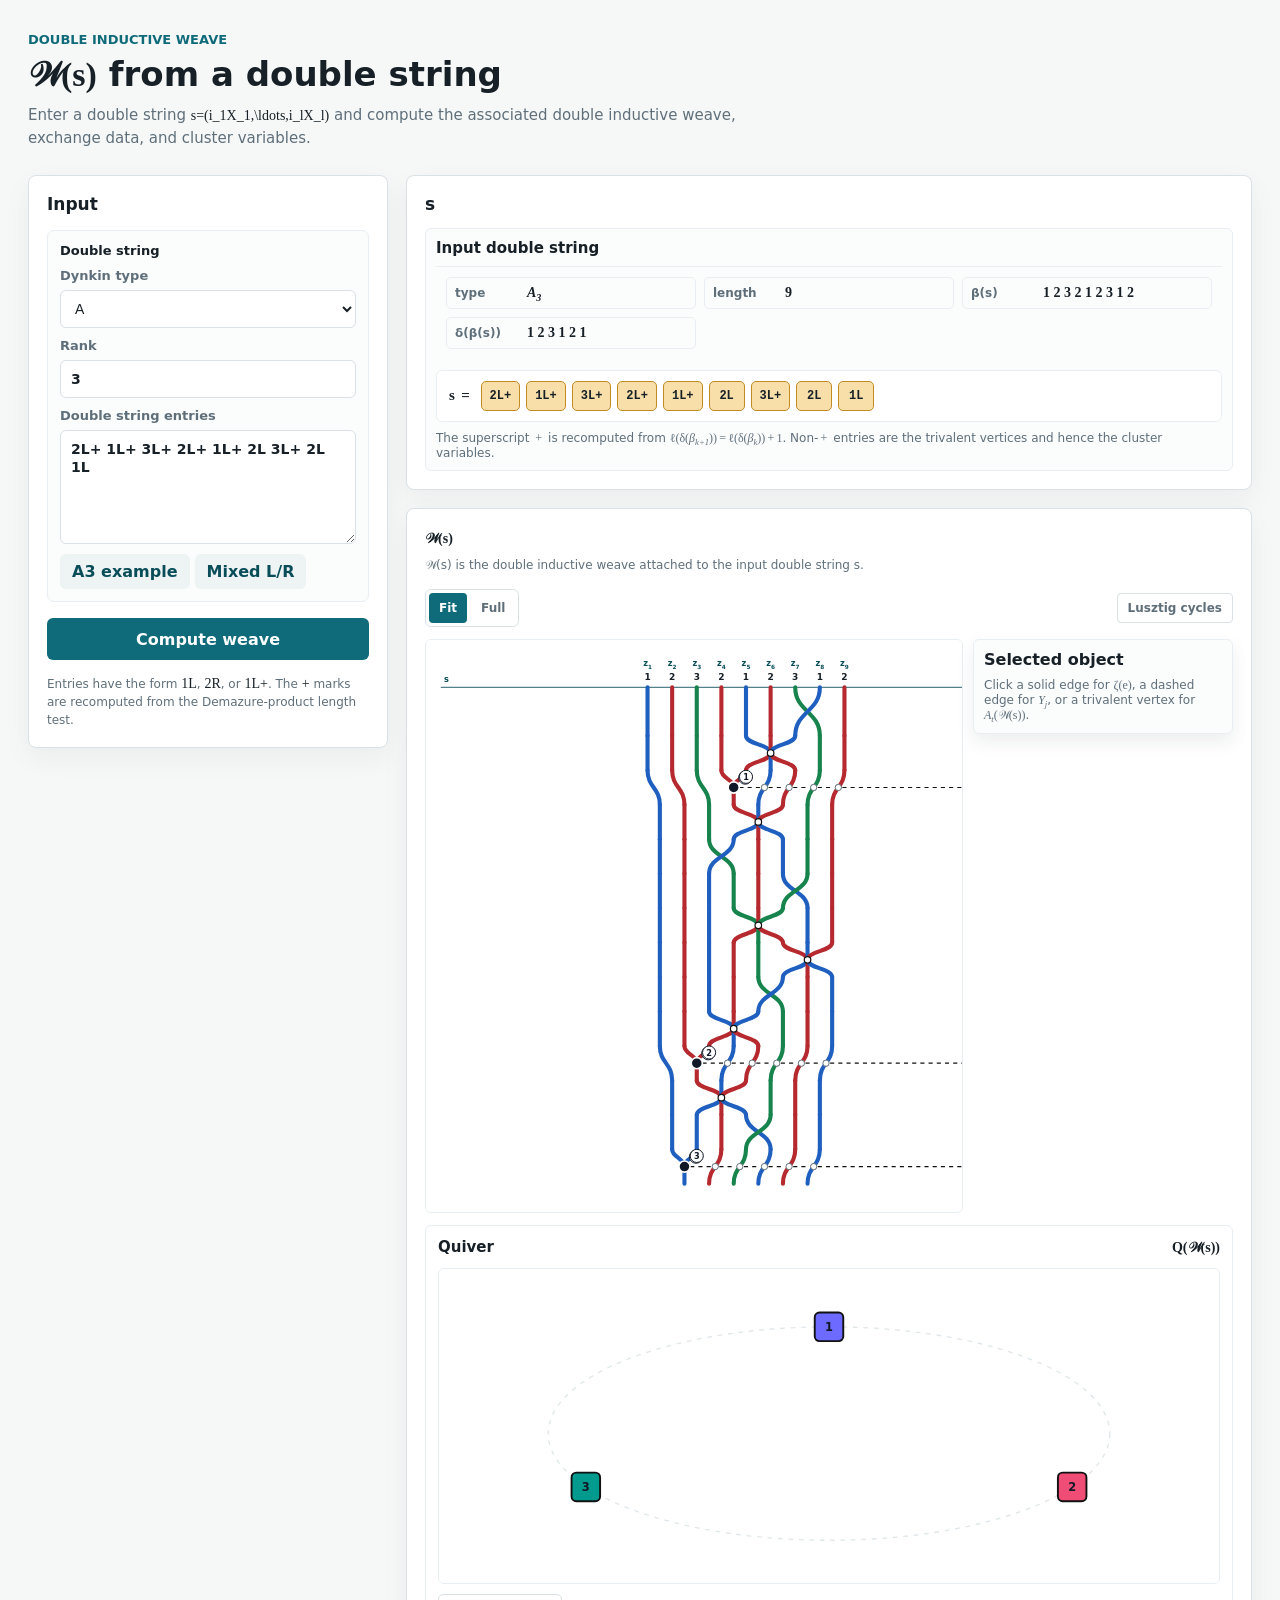
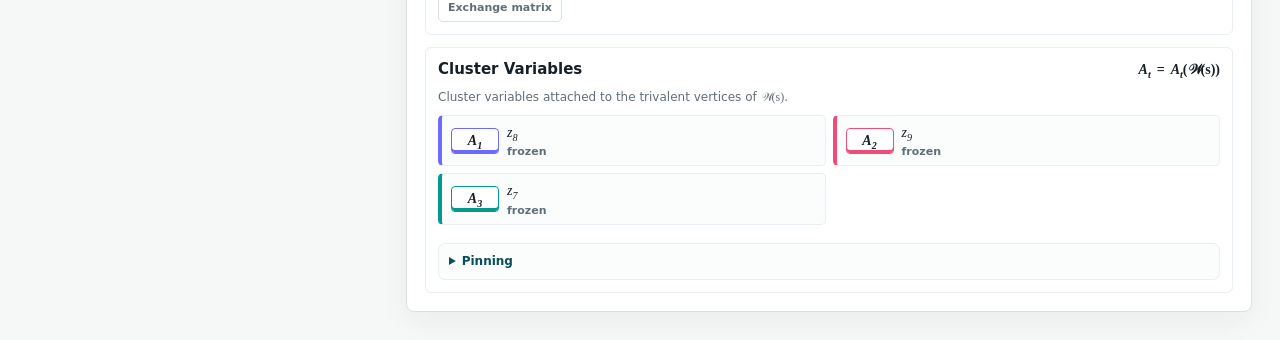
==== index.html @ b57d1660 "Add double string weave visualizer" ====
<!doctype html>
<html lang="en">
  <head>
    <meta charset="utf-8">
    <meta name="viewport" content="width=device-width, initial-scale=1">
    <title>Double String Weave</title>
    <link rel="stylesheet" href="./style.css?v=20260708-double-string-zfull">
  </head>
  <body>
    <main class="app-shell">
      <header class="page-header">
        <div>
          <p class="eyebrow">double inductive weave</p>
          <h1><span class="formula header-formula">𝒲(s)</span> from a double string</h1>
          <p class="subtitle">
            Enter a double string <span class="formula">s=(i_1X_1,\ldots,i_lX_l)</span> and compute the associated double inductive weave, exchange data, and cluster variables.
          </p>
        </div>
      </header>

      <section class="workspace">
        <form id="input-form" class="input-panel">
          <div class="panel-header">
            <h2>Input</h2>
          </div>

          <section class="input-subpanel manual-input-panel">
            <div class="input-subpanel-header">
              <h3>Double string</h3>
            </div>

            <label class="field">
              <span>Dynkin type</span>
              <select id="family-input" name="family">
                <option value="A">A</option>
                <option value="B">B</option>
                <option value="C">C</option>
                <option value="D">D</option>
              </select>
            </label>

            <label class="field">
              <span>Rank</span>
              <input id="rank-input" name="rank" type="number" min="1" step="1" inputmode="numeric">
            </label>

            <label class="field">
              <span>Double string entries</span>
              <textarea id="double-string-input" name="doubleString" rows="5" spellcheck="false"></textarea>
            </label>

            <div class="chain-box-move-actions">
              <button type="button" id="example-a-button" class="secondary-button">A3 example</button>
              <button type="button" id="example-mixed-button" class="secondary-button">Mixed L/R</button>
            </div>
          </section>

          <button type="submit" class="primary-button">Compute weave</button>
          <p class="input-note">
            Entries have the form <span class="formula">1L</span>, <span class="formula">2R</span>, or <span class="formula">1L+</span>.
            The <span class="formula">+</span> marks are recomputed from the Demazure-product length test.
          </p>
          <div id="error-box" class="error-box" hidden></div>
        </form>

        <section id="output" class="output-panel" aria-live="polite"></section>
      </section>
    </main>

    <script type="module" src="./src/double-string-weave.mjs?v=20260708-double-string-zfull"></script>
  </body>
</html>
---- style.css ----
:root {
  color-scheme: light;
  --ink: #172026;
  --muted: #5f6f7a;
  --line: #d9e1e5;
  --soft-line: #e8eef1;
  --panel: #ffffff;
  --page: #f6f8f7;
  --accent: #0f6b7a;
  --accent-strong: #094d59;
  --accent-soft: #d8eef1;
  --ibox: #f6c05f;
  --ibox-line: #c6871c;
  --effective: #0f6b7a;
  --prefix: #d9e7ff;
  --chain: #f9e4b7;
  --lr-l-bg: #f8dfaa;
  --lr-l-line: #c28a23;
  --lr-r-bg: #dceee9;
  --lr-r-line: #74a99d;
  font-family: Inter, ui-sans-serif, system-ui, -apple-system, BlinkMacSystemFont, "Segoe UI", sans-serif;
}

#lr-choice-row .secondary-button.active {
  background: var(--accent);
  border-color: var(--accent);
  color: #fff;
}

* {
  box-sizing: border-box;
}

body {
  margin: 0;
  background: var(--page);
  color: var(--ink);
}

button,
input,
textarea {
  font: inherit;
}

.app-shell {
  width: min(1440px, 100%);
  margin: 0 auto;
  padding: 28px;
}

.page-header {
  display: flex;
  justify-content: space-between;
  align-items: end;
  gap: 24px;
  padding: 4px 0 24px;
}

.page-header > div {
  min-width: 0;
  max-width: 100%;
}

.eyebrow {
  margin: 0 0 8px;
  color: var(--accent);
  font-size: 13px;
  font-weight: 700;
  text-transform: uppercase;
}

h1,
h2 {
  margin: 0;
  font-weight: 750;
  letter-spacing: 0;
}

h1 {
  font-size: 34px;
  line-height: 1.15;
}

h2 {
  font-size: 17px;
}

.subtitle {
  max-width: 760px;
  margin: 10px 0 0;
  color: var(--muted);
  font-size: 15px;
  line-height: 1.55;
}

.page-links {
  display: flex;
  flex-wrap: wrap;
  gap: 10px;
  margin-top: 8px;
}

.page-link {
  display: inline-flex;
  align-items: center;
  color: var(--accent-strong);
  font-size: 12px;
  font-weight: 750;
  text-decoration: none;
}

.page-link::before {
  content: "View ";
  color: var(--muted);
  font-weight: 650;
  margin-right: 3px;
}

.page-link:hover {
  color: var(--accent);
  text-decoration: underline;
  text-underline-offset: 3px;
}

.workspace {
  display: grid;
  grid-template-columns: minmax(280px, 360px) minmax(0, 1fr);
  gap: 18px;
  align-items: start;
}

.input-panel,
.card {
  min-width: 0;
  border: 1px solid var(--line);
  border-radius: 8px;
  background: var(--panel);
  box-shadow: 0 10px 28px rgba(23, 32, 38, 0.05);
}

.input-panel {
  position: sticky;
  top: 18px;
  display: grid;
  gap: 16px;
  padding: 18px;
}

.panel-header {
  display: flex;
  flex-wrap: wrap;
  align-items: center;
  justify-content: space-between;
  gap: 12px;
}

.button-row {
  display: flex;
  flex-wrap: wrap;
  gap: 7px;
}

.input-subpanel {
  display: grid;
  gap: 10px;
  border: 1px solid var(--soft-line);
  border-radius: 7px;
  background: #fbfcfc;
  padding: 12px;
}

.random-input-panel {
  border-color: color-mix(in srgb, var(--accent) 24%, var(--soft-line));
  background: #f4fbfc;
}

.input-subpanel-header {
  display: flex;
  align-items: baseline;
  justify-content: space-between;
  gap: 8px;
}

.input-subpanel-header h3 {
  margin: 0;
  color: var(--ink);
  font-size: 13px;
  font-weight: 850;
}

.random-input-grid {
  display: grid;
  grid-template-columns: minmax(0, 1fr) minmax(74px, 0.7fr);
  gap: 9px;
}

.dynkin-card {
  display: grid;
  grid-template-columns: 108px minmax(0, 1fr);
  align-items: center;
  gap: 10px;
  border: 1px solid var(--soft-line);
  border-radius: 7px;
  background: rgba(255, 255, 255, 0.68);
  padding: 10px;
}

.dynkin-card p {
  margin: 0;
  color: var(--muted);
  font-size: 12px;
  line-height: 1.35;
}

.pinning-details {
  border: 1px solid var(--soft-line);
  border-radius: 7px;
  background: rgba(255, 255, 255, 0.68);
  color: var(--muted);
  font-size: 12px;
  line-height: 1.45;
}

.pinning-details summary {
  cursor: pointer;
  color: var(--accent-strong);
  font-weight: 800;
  padding: 9px 10px;
}

.pinning-details p {
  margin: 0;
  padding: 0 10px 9px;
}

.pinning-intro {
  color: var(--ink);
}

.variable-pinning-details {
  margin-top: 8px;
  background: #fbfcfc;
}

.pinning-basis {
  display: flex;
  flex-wrap: wrap;
  gap: 6px;
  padding: 0 10px 10px;
}

.pinning-basis .formula,
.pinning-chip {
  border: 1px solid var(--soft-line);
  border-radius: 999px;
  background: #fff;
  color: var(--ink);
  padding: 4px 8px;
  font-size: 12px;
}

.pinning-interactive {
  display: grid;
  grid-template-columns: minmax(128px, 0.75fr) minmax(0, 1.25fr);
  gap: 10px;
  padding: 0 10px 10px;
}

.pinning-diagram-slot,
.pinning-info-slot {
  min-width: 0;
}

.pinning-dynkin-svg {
  display: block;
  width: 100%;
  max-width: 260px;
  height: auto;
  overflow: visible;
}

.pinning-dynkin-edge {
  stroke: #69787a;
  stroke-width: 2;
  stroke-linecap: round;
}

.pinning-dynkin-node {
  cursor: pointer;
  outline: none;
}

.pinning-dynkin-node circle {
  fill: #fff;
  stroke: var(--accent-strong);
  stroke-width: 1.6;
}

.pinning-dynkin-node text {
  fill: var(--accent-strong);
  font-size: 12px;
  font-weight: 850;
  text-anchor: middle;
  pointer-events: none;
}

.pinning-dynkin-node:hover circle,
.pinning-dynkin-node:focus circle,
.pinning-dynkin-node.active circle {
  fill: var(--accent);
  stroke: var(--accent);
}

.pinning-dynkin-node:hover text,
.pinning-dynkin-node:focus text,
.pinning-dynkin-node.active text {
  fill: #fff;
}

.pinning-node-info {
  display: grid;
  gap: 8px;
  align-content: start;
}

.pinning-node-header {
  display: flex;
  flex-wrap: wrap;
  align-items: center;
  gap: 6px;
}

.pinning-node-title {
  color: var(--ink);
  font-size: 13px;
  font-weight: 850;
}

.pinning-domain-row {
  display: flex;
  flex-wrap: wrap;
  align-items: center;
  gap: 7px;
}

.pinning-domain-label {
  color: var(--muted);
  font-size: 12px;
  font-weight: 800;
}

.pinning-block-label {
  color: var(--muted);
  font-size: 11px;
  font-weight: 800;
}

.pinning-phi-block {
  display: grid;
  gap: 8px;
  border: 1px solid var(--soft-line);
  border-radius: 7px;
  background: #fff;
  padding: 8px;
}

.pinning-phi-grid {
  display: grid;
  grid-template-columns: repeat(2, minmax(0, 1fr));
  gap: 8px;
}

.pinning-phi-plane {
  display: grid;
  gap: 5px;
  min-width: 0;
}

.pinning-fixed-note {
  padding: 0;
}

.pinning-plane-matrix {
  display: grid;
  gap: 3px;
}

.pinning-plane-label {
  color: var(--muted);
  font-size: 10px;
  font-weight: 800;
}

.pinning-matrix {
  border-collapse: collapse;
  justify-self: start;
  font-size: 13px;
}

.pinning-matrix td {
  min-width: 22px;
  padding: 2px 5px;
  text-align: center;
}

.pinning-derived {
  border-top: 1px solid var(--soft-line);
  padding-top: 6px;
}

.pinning-details .pinning-derived summary {
  padding: 0;
  color: var(--muted);
  font-size: 11px;
  font-weight: 800;
}

.pinning-derived .pinning-formula-line {
  margin-top: 5px;
}

@media (max-width: 760px) {
  .pinning-interactive {
    grid-template-columns: minmax(0, 1fr);
  }

  .pinning-phi-grid {
    grid-template-columns: minmax(0, 1fr);
  }
}

.dynkin-diagram {
  position: relative;
  width: 94px;
  height: 76px;
}

.dynkin-node {
  position: absolute;
  z-index: 2;
  display: grid;
  place-items: center;
  width: 24px;
  height: 24px;
  border: 1.5px solid var(--accent-strong);
  border-radius: 50%;
  background: #fff;
  color: var(--accent-strong);
  font-size: 12px;
  font-weight: 800;
}

.dynkin-edge {
  position: absolute;
  z-index: 1;
  height: 2px;
  background: var(--accent-strong);
  transform-origin: left center;
}

.d4-diagram .node-1 {
  left: 4px;
  top: 38px;
}

.d4-diagram .node-2 {
  left: 38px;
  top: 38px;
}

.d4-diagram .node-3 {
  left: 72px;
  top: 4px;
}

.d4-diagram .node-4 {
  left: 72px;
  top: 38px;
}

.d4-diagram .edge-12 {
  left: 28px;
  top: 50px;
  width: 12px;
}

.d4-diagram .edge-23 {
  left: 58px;
  top: 43px;
  width: 38px;
  transform: rotate(-45deg);
}

.d4-diagram .edge-24 {
  left: 62px;
  top: 50px;
  width: 12px;
}

.field {
  display: grid;
  gap: 7px;
  color: var(--muted);
  font-size: 13px;
  font-weight: 650;
}

.field input,
.field select,
.field textarea {
  min-width: 0;
  width: 100%;
  border: 1px solid var(--line);
  border-radius: 6px;
  background: #fff;
  color: var(--ink);
  font-size: 14px;
  line-height: 1.35;
  outline: none;
}

.field input,
.field select {
  height: 38px;
  padding: 8px 10px;
}

.field textarea {
  resize: vertical;
  min-height: 48px;
  padding: 9px 10px;
}

.field input:focus,
.field select:focus,
.field textarea:focus {
  border-color: var(--accent);
  box-shadow: 0 0 0 3px rgba(15, 107, 122, 0.14);
}

.primary-button,
.secondary-button {
  min-width: 0;
  border: 1px solid transparent;
  border-radius: 6px;
  cursor: pointer;
  font-weight: 700;
}

.primary-button {
  min-height: 42px;
  padding: 10px 13px;
  background: var(--accent);
  color: white;
}

.primary-button:hover {
  background: var(--accent-strong);
}

.secondary-button {
  min-height: 34px;
  padding: 7px 11px;
  background: #eef3f4;
  color: var(--accent-strong);
}

.secondary-button:hover {
  border-color: var(--accent);
}

.random-button {
  width: 100%;
}

.guided-construction-link {
  display: inline-flex;
  align-items: center;
  justify-content: center;
  gap: 8px;
  min-height: 34px;
  border: 1px solid color-mix(in srgb, var(--accent) 34%, var(--soft-line));
  border-radius: 6px;
  background: color-mix(in srgb, var(--accent-soft) 42%, #ffffff);
  color: var(--accent-strong);
  font-size: 12px;
  font-weight: 800;
  text-decoration: none;
}

.guided-construction-link::before {
  content: "▶";
  color: var(--accent);
  font-size: 10px;
  line-height: 1;
}

.guided-construction-link:hover {
  border-color: var(--accent);
  color: var(--accent);
  background: #ffffff;
}

.input-note {
  margin: -2px 0 0;
  color: var(--muted);
  font-size: 12px;
  line-height: 1.45;
}

.error-box {
  border: 1px solid #e2a9a9;
  border-radius: 6px;
  background: #fff1f1;
  color: #8b2727;
  padding: 10px 12px;
  font-size: 13px;
  line-height: 1.4;
}

.debug-box {
  display: grid;
  grid-template-columns: repeat(auto-fit, minmax(126px, 1fr));
  gap: 8px;
  color: var(--muted);
  font-size: 13px;
  line-height: 1.45;
}

.status-item {
  display: grid;
  gap: 2px;
  border: 1px solid var(--soft-line);
  border-radius: 7px;
  background: #fbfcfc;
  padding: 9px 10px;
}

.status-item span {
  color: var(--muted);
  font-size: 11px;
  font-weight: 750;
  text-transform: uppercase;
}

.status-item strong {
  color: var(--ink);
  font-size: 15px;
  font-weight: 850;
}

.output-panel {
  display: grid;
  gap: 18px;
  min-width: 0;
}

.trace-view {
  display: grid;
  gap: 18px;
  min-width: 0;
}

.construction-stepper {
  position: sticky;
  top: 18px;
  z-index: 5;
  display: grid;
  grid-template-columns: minmax(0, 1fr) auto;
  align-items: stretch;
  width: 100%;
  max-width: 100%;
  gap: 4px;
  border: 1px solid var(--line);
  border-radius: 7px;
  background: #fff;
  padding: 4px;
  box-shadow: 0 8px 22px rgba(23, 32, 38, 0.06);
}

.step-sequence,
.step-view-tools {
  display: flex;
  min-width: 0;
  gap: 4px;
}

.step-sequence {
  grid-column: 1;
  grid-row: 1;
  align-items: stretch;
}

.step-view-tools {
  grid-column: 2;
  grid-row: 1;
  align-items: stretch;
  justify-content: flex-end;
  border-left: 1px solid var(--soft-line);
  padding-left: 4px;
}

.step-button {
  flex: 1 1 76px;
  min-height: 32px;
  border: 0;
  border-radius: 5px;
  background: transparent;
  color: var(--muted);
  padding: 6px 10px;
  cursor: pointer;
  font-size: 13px;
  font-weight: 750;
}

.compare-step-button {
  flex: 0 0 auto;
  min-width: 104px;
  border: 1px solid rgba(15, 107, 122, 0.35);
  background: #edf7f8;
  color: var(--accent-strong);
  box-shadow: inset 0 -2px 0 rgba(15, 107, 122, 0.12);
}

.compare-step-button:hover,
.compare-step-button:focus {
  border-color: var(--accent);
  background: #e0f1f3;
  box-shadow: 0 0 0 2px rgba(15, 107, 122, 0.13);
  outline: none;
}

.compare-step-button.active {
  border-color: var(--accent);
  background: var(--accent);
  color: #fff;
  box-shadow: none;
}

.step-arrow {
  display: grid;
  place-items: center;
  color: var(--muted);
  font-size: 13px;
  font-weight: 800;
  padding: 0 2px;
}

.step-button.active {
  background: var(--accent);
  color: #fff;
}

.step-button .math,
.step-button .formula {
  color: inherit;
  font-size: inherit;
}

.step-button.active .math,
.step-button.active .formula {
  color: #fff;
}

.notation-underline {
  text-decoration: underline;
  text-underline-offset: 2px;
}

.step-active-whole .step-section:not(.step-whole),
.step-active-chain .step-section:not(.step-chain),
.step-active-string .step-section:not(.step-string),
.step-active-compare .step-section:not(.step-chain):not(.step-whole) {
  display: none;
}

.trace-view.step-active-compare {
  grid-template-columns: minmax(420px, 1fr) minmax(420px, 1fr);
  align-items: start;
}

.step-active-compare .construction-stepper {
  grid-column: 1 / -1;
}

.step-active-compare .step-chain {
  grid-column: 1;
  grid-row: 2;
}

.step-active-compare .step-whole {
  grid-column: 2;
  grid-row: 2;
}

.step-active-compare .card {
  padding: 14px;
}

.step-active-compare .step-chain,
.step-active-compare .step-whole {
  min-width: 0;
}

.step-active-compare .chain-visual-block,
.step-active-compare .weave-block {
  display: grid;
  grid-template-rows: 620px 430px minmax(360px, auto);
  gap: 12px;
  align-items: stretch;
}

.step-active-compare .admissible-chain-panel,
.step-active-compare .weave-stage-panel {
  height: 620px;
  min-height: 0;
  max-height: none;
  overflow: auto;
}

.step-active-compare .weave-stage-panel {
  display: grid;
  align-content: start;
  gap: 10px;
  border: 1px solid var(--soft-line);
  border-radius: 6px;
  background: #fff;
  padding: 12px;
}

.step-active-compare .edge-label-viewer {
  grid-template-columns: minmax(0, 1fr);
}

.step-active-compare .edge-label-info {
  display: none;
}

.step-active-compare .main-interactive-weave .edge-label-viewer-figure {
  max-height: 520px;
  overflow: auto;
}

.step-active-compare .main-interactive-weave .edge-label-viewer-svg {
  width: min(100%, 620px);
  min-width: 0;
}

.step-active-compare .whole-result-view,
.step-active-compare .chain-visual-block {
  align-content: start;
}

.step-active-compare .quiver-answer-panel {
  height: 430px;
  min-height: 0;
  overflow: hidden;
}

.step-active-compare .quiver-scroll {
  height: 340px;
}

.step-active-compare .quiver-answer-panel.matrix-open .quiver-scroll {
  height: 214px;
}

.step-active-compare .quiver-answer-panel.matrix-open .exchange-matrix-scroll {
  max-height: 128px;
}

.step-active-compare .quiver-svg {
  min-width: 500px;
}

.step-active-compare .determinantial-section,
.step-active-compare .cluster-answer-panel {
  min-height: 280px;
}

.step-active-compare .cluster-answer-list,
.step-active-compare .determinantial-list {
  grid-template-columns: minmax(0, 1fr);
}

.step-active-compare .card h2 {
  margin-bottom: 10px;
}

.step-active-compare .card-subtitle {
  display: none;
}

@media (max-width: 1180px) {
  .trace-view.step-active-compare {
    grid-template-columns: minmax(0, 1fr);
  }

  .step-active-compare .step-chain,
  .step-active-compare .step-whole {
    grid-column: 1;
    grid-row: auto;
  }

  .construction-stepper {
    grid-template-columns: minmax(0, 1fr);
  }

  .step-sequence,
  .step-view-tools {
    grid-column: 1;
    grid-row: auto;
    border-bottom: 1px solid var(--soft-line);
    padding-bottom: 4px;
    border-left: 0;
    padding-left: 0;
  }

  .compare-step-button {
    flex: 1 1 100%;
  }
}

.card {
  padding: 18px;
  overflow: hidden;
}

.card:has(.edge-label-viewer) {
  overflow: visible;
}

.card h2 {
  margin-bottom: 14px;
}

.card-subtitle {
  margin: -6px 0 14px;
  color: var(--muted);
  font-size: 12px;
  line-height: 1.45;
  max-width: 900px;
}

.card-subtitle .formula {
  color: inherit;
  font-family: inherit;
  font-size: inherit;
  line-height: inherit;
}

.card-subtitle .formula-variable {
  font-family: ui-serif, Georgia, "Times New Roman", serif;
}

.summary-label {
  display: block;
  color: var(--muted);
  font-size: 12px;
  font-weight: 700;
}

.summary-label .summary-label-formula {
  color: inherit;
  font-size: inherit;
  font-weight: inherit;
}

.timeline {
  overflow-x: auto;
  padding-bottom: 4px;
}

.chain-visual-block {
  display: grid;
  gap: 16px;
}

.chain-selectable {
  cursor: pointer;
}

.chain-selectable:focus {
  outline: 2px solid rgba(15, 107, 122, 0.35);
  outline-offset: 2px;
}

.chain-visual-block.has-chain-selection .chain-selectable:not(.active) {
  opacity: 0.62;
}

.chain-visual-block.has-chain-selection .chain-selectable.active {
  opacity: 1;
}

.chain-visual-block.has-chain-selection .quiver-node-group:not(.active) {
  opacity: 0.48;
}

.whole-result-view.has-cluster-selection .quiver-node-group:not(.active) {
  opacity: 0.48;
}

.whole-result-view.has-cluster-selection .cluster-answer-item:not(.active) {
  opacity: 0.62;
}

.admissible-chain-panel {
  gap: 12px;
}

.admissible-chain-body {
  display: grid;
  gap: 14px;
}

.chain-panel-note .formula {
  font-weight: 750;
}

.chain-section {
  display: grid;
  gap: 9px;
}

.chain-section-header {
  display: flex;
  flex-wrap: wrap;
  align-items: center;
  justify-content: space-between;
  gap: 8px 12px;
}

.chain-section-title {
  color: var(--accent-strong);
  font-size: 12px;
  font-weight: 850;
}

.chain-ribbon-block {
  display: grid;
  gap: 10px;
}

.chain-ribbon-title {
  display: flex;
  flex-wrap: wrap;
  align-items: baseline;
  gap: 10px;
}

.chain-ribbon-meta {
  color: var(--muted);
  font-size: 12px;
  font-weight: 650;
}

.chain-ribbon {
  display: flex;
  gap: 7px;
  align-items: stretch;
  overflow-x: auto;
  padding: 2px 0 5px;
}

.chain-box-move-strip {
  display: flex;
  flex-wrap: wrap;
  align-items: center;
  gap: 7px 10px;
  border-top: 1px solid var(--soft-line);
  padding-top: 8px;
}

.chain-box-move-label {
  color: var(--muted);
  font-size: 11px;
  font-weight: 800;
  letter-spacing: 0;
}

.chain-box-move-actions {
  display: flex;
  flex-wrap: wrap;
  gap: 5px;
}

.chain-box-move-action {
  border: 1px solid var(--line);
  border-radius: 999px;
  background: #fff;
  color: var(--accent-strong);
  cursor: pointer;
  font: inherit;
  font-size: 11px;
  font-weight: 850;
  line-height: 1;
  padding: 4px 9px;
  position: relative;
}

.chain-box-move-action:hover,
.chain-box-move-action:focus-visible {
  border-color: var(--accent);
  background: var(--accent-soft);
  outline: none;
}

.chain-box-move-text {
  position: relative;
  z-index: 1;
}

.chain-box-move-tooltip {
  position: absolute;
  left: 50%;
  bottom: calc(100% + 8px);
  transform: translateX(-50%) translateY(3px);
  z-index: 20;
  min-width: max-content;
  max-width: 260px;
  border: 1px solid rgba(23, 32, 38, 0.18);
  border-radius: 6px;
  background: rgba(23, 32, 38, 0.92);
  box-shadow: 0 8px 22px rgba(23, 32, 38, 0.18);
  color: #fff;
  font-size: 11px;
  font-weight: 750;
  line-height: 1.3;
  opacity: 0;
  padding: 6px 8px;
  pointer-events: none;
  text-align: left;
  transition: opacity 100ms ease, transform 100ms ease;
  white-space: nowrap;
}

.chain-box-move-action:hover .chain-box-move-tooltip,
.chain-box-move-action:focus-visible .chain-box-move-tooltip {
  opacity: 1;
  transform: translateX(-50%) translateY(0);
}

.box-move-highlight {
  border-color: var(--accent) !important;
  box-shadow: 0 0 0 2px rgba(15, 107, 122, 0.18);
}

.timeline-row.box-move-preview-row .timeline-label {
  color: var(--accent-strong);
  font-weight: 850;
}

.timeline-row.box-move-preview-row .timeline-cell {
  transition: opacity 120ms ease, transform 120ms ease, box-shadow 120ms ease;
}

.timeline-cell.box-move-removed-envelope {
  border-color: #a66b00;
  background: transparent;
  outline: 2px dashed #a66b00;
  outline-offset: -5px;
  box-shadow: 0 0 0 2px rgba(166, 107, 0, 0.1);
  transform: translateY(-1px);
}

.timeline-cell.box-move-added-envelope {
  border-color: #0f6b7a;
  background: #e4f4f6;
  box-shadow: inset 0 0 0 3px rgba(15, 107, 122, 0.36), 0 0 0 2px rgba(15, 107, 122, 0.12);
  transform: translateY(-1px);
  animation: box-move-preview-pulse 900ms ease-in-out infinite alternate;
}

@keyframes box-move-preview-pulse {
  from {
    filter: saturate(0.95);
  }
  to {
    filter: saturate(1.18) brightness(1.03);
  }
}

.chain-quiver-section {
  margin-top: 2px;
}

.chain-quiver-scroll {
  max-height: none;
}

.signed-word-details {
  border: 1px solid var(--soft-line);
  border-radius: 6px;
  background: #fff;
  color: var(--muted);
  font-size: 12px;
}

.signed-word-summary {
  display: flex;
  align-items: baseline;
  gap: 6px;
  cursor: pointer;
  padding: 7px 9px;
  color: var(--accent-strong);
  font-weight: 850;
}

.signed-word-summary .formula {
  color: inherit;
  font-size: inherit;
}

.signed-word-chips {
  display: flex;
  flex-wrap: wrap;
  gap: 5px;
  border-top: 1px solid var(--soft-line);
  padding: 8px 9px;
}

.signed-word-chip {
  display: inline-flex;
  align-items: center;
  justify-content: center;
  gap: 1px;
  min-width: 32px;
  min-height: 24px;
  border: 1px solid var(--line);
  border-radius: 5px;
  background: #fbfcfc;
  color: var(--ink);
  font-weight: 850;
}

.signed-word-chip.positive {
  border-color: var(--lr-l-line);
  background: var(--lr-l-bg);
}

.signed-word-chip.negative {
  border-color: var(--lr-r-line);
  background: var(--lr-r-bg);
}

.signed-word-sign {
  color: var(--muted);
  font-size: 11px;
}

.determinantial-expression {
  color: var(--ink) !important;
  overflow-wrap: anywhere;
}

.determinantial-row.frozen {
  background: #fff;
}

.determinantial-row.active {
  border-color: var(--accent-strong);
  box-shadow: inset 4px 0 0 var(--cycle-color), 0 0 0 1px rgba(15, 107, 122, 0.18);
}

.determinantial-row.frozen .determinantial-answer-label {
  border-color: var(--ink);
  box-shadow: inset 0 -3px 0 var(--cycle-color), 0 0 0 1px rgba(23, 32, 38, 0.12);
}

.determinantial-answer-label {
  min-width: 48px;
  padding: 4px 7px;
}

.determinantial-answer-label .formula {
  color: inherit;
  font-size: 11px;
  font-weight: 850;
  white-space: nowrap;
}

.ric-data-grid {
  display: grid;
  grid-template-columns: repeat(auto-fit, minmax(190px, 1fr));
  gap: 8px;
  border-top: 1px solid var(--soft-line);
  padding: 10px 10px 12px;
}

.ric-data-row {
  display: grid;
  grid-template-columns: 64px minmax(0, 1fr);
  align-items: center;
  gap: 8px;
  min-height: 30px;
  border: 1px solid var(--soft-line);
  border-radius: 5px;
  background: #fbfcfc;
  padding: 5px 8px;
}

.ric-data-key {
  color: var(--muted);
  font-size: 12px;
  font-weight: 800;
}

.ric-data-value {
  color: var(--ink);
  font-size: 13px;
  font-weight: 850;
  overflow-wrap: anywhere;
}

.open-richardson-ibox-section {
  margin-top: 12px;
}

.chain-chip {
  flex: 0 0 auto;
  position: relative;
  display: grid;
  gap: 3px;
  min-width: 82px;
  border: 1px solid var(--soft-line);
  border-radius: 6px;
  background: #fff;
  padding: 8px 9px;
}

.chain-chip.active {
  border-color: var(--accent-strong);
  box-shadow: inset 0 -3px 0 var(--accent), 0 0 0 1px rgba(15, 107, 122, 0.16);
}

.chain-chip.frozen {
  border-color: #111827;
  box-shadow: inset 0 0 0 1px rgba(17, 24, 39, 0.1);
}

.chain-chip.frozen::after {
  content: "";
  position: absolute;
  top: 6px;
  right: 6px;
  width: 7px;
  height: 7px;
  border: 1.4px solid #111827;
  border-radius: 2px;
  background: #fff;
}

.chain-chip-title {
  color: var(--accent-strong);
  font-size: 12px;
  font-weight: 800;
}

.chain-chip-interval {
  color: var(--ink);
  font-family: ui-monospace, SFMono-Regular, Menlo, Consolas, monospace;
  font-size: 13px;
  font-weight: 750;
}

.chain-chip-color {
  color: var(--muted);
  font-size: 11px;
  font-weight: 700;
}

.ric-chain-ribbon-block {
  margin-top: 10px;
}

.ric-chain-chip .chain-chip-interval {
  background: var(--ibox);
  border: 1px solid var(--ibox-line);
  border-radius: 4px;
  padding: 2px 5px;
  width: fit-content;
}

.ric-chain-data-details {
  margin-top: 10px;
}

.ric-box-dictionary {
  display: flex;
  flex-wrap: wrap;
  gap: 6px;
  margin-top: 10px;
  border-top: 1px solid var(--soft-line);
  padding-top: 10px;
}

.ric-box-dictionary .formula {
  border: 1px solid var(--soft-line);
  border-radius: 999px;
  background: #fff;
  color: var(--ink);
  padding: 4px 8px;
  font-size: 12px;
  font-weight: 750;
}

.timeline-row {
  display: grid;
  grid-template-columns: 58px repeat(var(--timeline-cols), 36px);
  gap: 5px;
  align-items: center;
  min-width: max-content;
  margin-bottom: 5px;
}

.timeline-row.chain-selectable {
  border-radius: 6px;
}

.timeline-row.active .timeline-label {
  color: var(--accent-strong);
}

.timeline-row.active .timeline-cell:not(.header-cell) {
  border-color: var(--accent-strong);
  box-shadow: 0 0 0 1px rgba(15, 107, 122, 0.14);
}

.timeline-label {
  color: var(--muted);
  font-size: 12px;
  font-weight: 750;
}

.timeline-cell {
  display: grid;
  place-items: center;
  width: 36px;
  height: 32px;
  border: 1px solid var(--line);
  border-radius: 5px;
  background: #fff;
  color: var(--ink);
  font-size: 13px;
  font-weight: 700;
}

.header-cell {
  border-color: transparent;
  background: transparent;
  color: var(--muted);
}

.in-envelope {
  background: var(--accent-soft);
  border-color: #9fcbd1;
}

.in-box {
  background: var(--ibox);
  border-color: var(--ibox-line);
}

.effective {
  outline: 3px solid rgba(15, 107, 122, 0.35);
  outline-offset: 1px;
}

.legend {
  display: flex;
  flex-wrap: wrap;
  gap: 12px;
  margin-top: 12px;
  color: var(--muted);
  font-size: 12px;
  font-weight: 650;
}

.compact-legend {
  margin-top: 0;
  gap: 8px;
  font-size: 11px;
}

.compact-legend .legend-box {
  width: 12px;
  height: 12px;
}

.legend-item {
  display: inline-flex;
  align-items: center;
  gap: 6px;
}

.legend-box {
  display: inline-block;
  width: 14px;
  height: 14px;
  border-radius: 3px;
  border: 1px solid var(--line);
}

.legend-box.envelope {
  background: var(--accent-soft);
  border-color: #9fcbd1;
}

.legend-box.ibox {
  background: var(--ibox);
  border-color: var(--ibox-line);
}

.legend-box.effective {
  background: #fff;
  border-color: var(--effective);
  box-shadow: 0 0 0 2px rgba(15, 107, 122, 0.35);
}

.legend-box.frozen {
  background: #fff;
  border-color: #111827;
  box-shadow: inset 0 0 0 1px rgba(17, 24, 39, 0.1);
}

.double-string-block {
  display: grid;
  gap: 12px;
}

.string-construction-panel,
.string-weave-preview {
  display: grid;
  gap: 9px;
  border: 1px solid var(--soft-line);
  border-radius: 6px;
  background: #fbfcfc;
  padding: 10px;
}

.string-panel-header {
  display: flex;
  flex-wrap: wrap;
  align-items: center;
  justify-content: space-between;
  gap: 8px 12px;
}

.string-panel-title {
  color: var(--ink);
  font-size: 15px;
  font-weight: 900;
}

.string-panel-subtitle {
  color: var(--muted);
  font-size: 12px;
  font-weight: 800;
}

.double-string-rule-note {
  margin: 0;
  color: var(--muted);
  font-size: 11px;
  line-height: 1.35;
}

.double-string-rule-note .formula {
  color: inherit;
  font-size: inherit;
  font-weight: 750;
}

.chain-data-details {
  border: 1px solid var(--soft-line);
  border-radius: 6px;
  background: #fff;
  color: var(--muted);
  font-size: 12px;
}

.chain-data-summary {
  display: flex;
  align-items: baseline;
  gap: 6px;
  cursor: pointer;
  padding: 8px 10px;
  color: var(--accent-strong);
  font-weight: 850;
}

.chain-data-summary .formula {
  color: inherit;
  font-size: inherit;
}

.chain-data-grid {
  display: grid;
  grid-template-columns: auto minmax(0, 1fr);
  gap: 6px 10px;
  border-top: 1px solid var(--soft-line);
  padding: 9px 10px 10px;
}

.chain-data-row-label {
  color: var(--muted);
  font-size: 12px !important;
  font-weight: 750;
  white-space: nowrap;
}

.chain-data-values {
  display: grid;
  grid-template-columns: repeat(var(--chain-data-cols), minmax(20px, auto));
  gap: 5px;
  justify-content: start;
  min-width: 0;
}

.chain-data-cell {
  display: inline-flex;
  align-items: center;
  justify-content: center;
  min-width: 24px;
  min-height: 22px;
  border: 1px solid var(--soft-line);
  border-radius: 4px;
  background: #fbfcfc;
  color: var(--ink);
  font-size: 12px;
  font-weight: 750;
}

.chain-data-cell.empty-cell {
  background: transparent;
  border-color: transparent;
}

.chain-data-cell.side-l,
.double-string-chip.chain.side-l {
  background: var(--lr-l-bg) !important;
  border-color: var(--lr-l-line) !important;
}

.chain-data-cell.side-r,
.double-string-chip.chain.side-r {
  background: var(--lr-r-bg) !important;
  border-color: var(--lr-r-line) !important;
}

.double-string-expression {
  display: flex;
  flex-wrap: wrap;
  align-items: center;
  gap: 8px;
  border: 1px solid var(--soft-line);
  border-radius: 6px;
  background: #fff;
  padding: 10px 12px;
}

.double-string-expression > .formula {
  color: var(--ink);
  font-size: 15px;
  font-weight: 850;
}

.double-string-chips {
  display: flex;
  flex-wrap: wrap;
  gap: 6px;
  min-width: 0;
}

.double-string-chip {
  display: inline-flex;
  align-items: center;
  justify-content: center;
  min-width: 36px;
  min-height: 30px;
  border: 1px solid var(--line);
  border-radius: 5px;
  padding: 5px 8px;
  color: var(--ink);
  font-family: ui-monospace, SFMono-Regular, Menlo, Consolas, monospace;
  font-size: 12px;
  font-weight: 800;
}

.double-string-chip.prefix {
  background: var(--prefix);
  border-color: #a9c5f2;
}

.double-string-chip.chain {
  background: var(--chain);
  border-color: #d4a94e;
}

.string-weave-preview-header {
  display: flex;
  flex-wrap: wrap;
  align-items: baseline;
  justify-content: start;
  gap: 8px;
}

.string-weave-boundary {
  display: grid;
  gap: 7px;
  border: 1px solid #9fcbd1;
  border-left: 5px solid var(--accent);
  border-radius: 6px;
  background: #f4fbfc;
  padding: 10px;
}

.string-weave-boundary .math {
  color: var(--accent-strong);
  font-size: 13px;
}

.weave-scroll.string-weave-scroll {
  display: grid;
  place-items: start center;
  max-height: none;
  overflow: visible;
  border: 0;
  background: transparent;
  padding-top: 8px;
}

.string-weave-scroll .weave-svg {
  width: min(100%, 840px);
  min-width: 0;
}

.string-weave-scroll.full-mode .weave-svg {
  width: min(100%, 980px);
  min-width: 0;
  max-width: 100%;
}

.weave-block {
  display: grid;
  gap: 14px;
}

.weave-scroll {
  min-width: 0;
  overflow: auto;
  border: 1px solid var(--soft-line);
  border-radius: 6px;
  background: #fff;
}

.full-weave-toolbar {
  display: flex;
  flex-wrap: wrap;
  align-items: center;
  justify-content: space-between;
  gap: 8px;
}

.full-weave-control-group {
  display: inline-flex;
  gap: 4px;
  border: 1px solid var(--line);
  border-radius: 6px;
  background: #fff;
  padding: 3px;
}

.weave-size-button,
.weave-toggle-button {
  min-height: 30px;
  border: 0;
  border-radius: 4px;
  background: transparent;
  color: var(--muted);
  padding: 6px 10px;
  cursor: pointer;
  font-size: 12px;
  font-weight: 800;
}

.weave-toggle-button {
  border: 1px solid var(--line);
  background: #fff;
}

.weave-size-button.active,
.weave-toggle-button.active {
  background: var(--accent);
  color: #fff;
}

.weave-stage-panel {
  display: grid;
  gap: 12px;
  min-width: 0;
}

.whole-mode-view {
  display: grid;
  gap: 12px;
}

.whole-mode-view[hidden] {
  display: none;
}

.weave-detail-panel {
  border: 1px solid var(--soft-line);
  border-radius: 6px;
  background: #fbfcfc;
  overflow: visible;
}

.weave-detail-summary {
  display: flex;
  flex-wrap: wrap;
  align-items: baseline;
  justify-content: space-between;
  gap: 8px;
  padding: 10px 12px;
  cursor: pointer;
  list-style: none;
}

.weave-detail-summary::-webkit-details-marker {
  display: none;
}

.weave-detail-summary::after {
  content: "+";
  color: var(--muted);
  font-weight: 900;
}

.weave-detail-panel[open] > .weave-detail-summary {
  border-bottom: 1px solid var(--soft-line);
}

.weave-detail-panel[open] > .weave-detail-summary::after {
  content: "-";
}

.weave-detail-title {
  color: var(--ink);
  font-size: 13px;
  font-weight: 850;
}

.weave-detail-note {
  margin-right: auto;
  color: var(--muted);
  font-size: 12px;
  font-weight: 650;
}

.weave-detail-note .formula,
.small-note .formula {
  color: inherit;
  font-size: inherit;
  line-height: inherit;
}

.weave-detail-body {
  padding: 12px;
}

.answer-panel {
  min-width: 0;
  display: grid;
  gap: 10px;
  border: 1px solid var(--soft-line);
  border-radius: 6px;
  background: #fff;
  padding: 12px;
}

.answer-panel-header {
  display: flex;
  flex-wrap: wrap;
  align-items: baseline;
  justify-content: space-between;
  gap: 8px;
}

.answer-panel-header h3 {
  margin: 0;
  color: var(--ink);
  font-size: 15px;
}

.answer-panel-actions {
  display: inline-flex;
  flex-wrap: wrap;
  align-items: center;
  justify-content: flex-end;
  gap: 8px;
  min-width: 0;
  text-align: right;
}

.clear-selection-button {
  display: none;
  min-height: 28px;
  border: 1px solid var(--line);
  border-radius: 5px;
  background: #fff;
  color: var(--muted);
  padding: 4px 9px;
  cursor: pointer;
  font-size: 11px;
  font-weight: 800;
}

.has-cluster-selection .clear-selection-button,
.has-quiver-arrow-selection .clear-selection-button {
  display: inline-flex;
  align-items: center;
}

.clear-selection-button:hover,
.clear-selection-button:focus {
  border-color: var(--accent);
  color: var(--accent-strong);
  outline: none;
}

.exchange-matrix-toggle-block {
  display: grid;
  justify-items: start;
  gap: 8px;
}

.exchange-matrix-toggle {
  min-height: 28px;
  border: 1px solid var(--line);
  border-radius: 5px;
  background: #fff;
  color: var(--muted);
  padding: 4px 9px;
  cursor: pointer;
  font-size: 11px;
  font-weight: 850;
}

.exchange-matrix-toggle:hover,
.exchange-matrix-toggle:focus,
.exchange-matrix-toggle.active {
  border-color: var(--accent);
  color: var(--accent-strong);
  outline: none;
}

.exchange-matrix-panel {
  width: 100%;
  display: grid;
  gap: 6px;
}

.exchange-matrix-panel.hidden {
  display: none;
}

.exchange-matrix-caption {
  color: var(--muted);
  font-size: 11px;
  font-weight: 800;
}

.exchange-matrix-scroll {
  max-width: 100%;
  overflow: auto;
  border: 1px solid var(--soft-line);
  border-radius: 6px;
  background: #fbfcfc;
}

.exchange-matrix-table {
  border-collapse: collapse;
  min-width: 100%;
  color: var(--ink);
  font-family: ui-monospace, SFMono-Regular, Menlo, Consolas, monospace;
  font-size: 11px;
}

.exchange-matrix-table th,
.exchange-matrix-table td {
  min-width: 34px;
  border: 1px solid var(--soft-line);
  padding: 5px 7px;
  text-align: center;
}

.exchange-matrix-table th {
  background: #fff;
  color: var(--ink);
  font-weight: 850;
}

.exchange-matrix-corner {
  color: var(--muted);
}

.exchange-matrix-zero {
  color: #a0a9af;
}

.exchange-matrix-positive,
.exchange-matrix-negative {
  color: var(--accent-strong);
  font-weight: 850;
}

.exchange-definition-details {
  border: 1px solid var(--soft-line);
  border-radius: 6px;
  background: #fbfcfc;
  padding: 8px 10px;
}

.exchange-definition-summary {
  cursor: pointer;
  color: var(--ink);
  font-size: 12px;
  font-weight: 850;
}

.exchange-definition-body {
  display: grid;
  gap: 8px;
  padding-top: 8px;
  color: var(--muted);
  font-size: 12px;
  line-height: 1.5;
}

.exchange-definition-body p {
  margin: 0;
}

.exchange-definition-body .formula {
  color: inherit;
  font-size: inherit;
  line-height: inherit;
}

.exchange-definition-rules {
  display: grid;
  gap: 4px;
}

.exchange-definition-rule-title {
  color: var(--ink);
  font-size: 11px;
  font-weight: 850;
  text-transform: uppercase;
  letter-spacing: 0.04em;
}

.exchange-definition-rule {
  padding-left: 10px;
  border-left: 2px solid var(--soft-line);
}

.calculation-details-body {
  display: grid;
  gap: 14px;
}

.calculation-selector {
  display: flex;
  flex-wrap: wrap;
  gap: 7px;
  border: 1px solid var(--soft-line);
  border-radius: 6px;
  background: #fbfcfc;
  padding: 8px;
}

.calculation-selector-button {
  min-height: 32px;
  border: 1px solid var(--soft-line);
  border-left: 5px solid var(--cycle-color);
  border-radius: 5px;
  background: #fff;
  color: var(--ink);
  cursor: pointer;
  padding: 5px 10px;
  font-size: 12px;
  font-weight: 850;
}

.calculation-selector-button:hover,
.calculation-selector-button.active {
  border-color: var(--cycle-color);
  background: color-mix(in srgb, var(--cycle-color) 10%, #fff);
  box-shadow: 0 0 0 2px color-mix(in srgb, var(--cycle-color) 18%, transparent);
}

.single-calculation {
  display: grid;
  gap: 12px;
  overflow: visible;
}

.single-calculation-summary {
  display: grid;
  grid-template-columns: auto minmax(120px, auto) minmax(0, 1fr);
  gap: 10px;
  align-items: center;
  border: 1px solid var(--soft-line);
  border-radius: 6px;
  background: #fff;
  padding: 10px;
}

.single-calculation-summary-text {
  display: grid;
  gap: 2px;
}

.single-calculation-final {
  min-width: 0;
  border-left: 1px solid var(--soft-line);
  padding-left: 10px;
}

.single-calculation-section {
  display: grid;
  gap: 9px;
  border: 1px solid var(--soft-line);
  border-radius: 6px;
  background: #fff;
  padding: 10px;
}

.variable-viewer-section {
  overflow: visible;
}

.single-calculation-section h3 {
  margin: 0;
  color: var(--ink);
  font-size: 13px;
}

.edge-label-viewer {
  display: grid;
  grid-template-columns: minmax(0, 1.4fr) minmax(260px, 0.6fr);
  gap: 10px;
  align-items: start;
}

.main-interactive-weave {
  align-items: stretch;
}

.main-interactive-weave .edge-label-viewer-figure {
  display: grid;
  place-items: start center;
  min-width: 0;
  max-height: none;
  overflow: auto;
  padding-top: 8px;
}

.main-interactive-weave .edge-label-viewer-svg {
  width: min(100%, 820px);
  min-width: 640px;
  margin: 0 auto;
}

.main-interactive-weave.full-mode .edge-label-viewer-figure {
  display: block;
  min-width: 0;
  max-height: none;
  overflow: auto;
}

.main-interactive-weave.full-mode .edge-label-viewer-svg {
  width: max(1100px, 100%);
  min-width: 1100px;
}

.edge-label-viewer-figure {
  overflow: auto;
  border: 1px solid var(--soft-line);
  border-radius: 6px;
  background: #fff;
}

.edge-label-viewer-svg {
  display: block;
  width: 100%;
  min-width: 780px;
  height: auto;
}

.viewer-background {
  cursor: default;
}

.main-interactive-weave.has-weave-focus .weave-strand,
.main-interactive-weave.has-weave-focus .weave-dashed-ray,
.main-interactive-weave.has-weave-focus .weave-move-dot,
.main-interactive-weave.has-weave-focus .weave-tri-dot,
.main-interactive-weave.has-weave-focus .weave-virtual-dot {
  opacity: 0.2;
}

.main-interactive-weave.has-weave-focus .cluster-vertex-node.related,
.main-interactive-weave.has-weave-focus .dashed-edge-node.related,
.main-interactive-weave.has-weave-focus .virtual-vertex-marker.related {
  opacity: 1;
}

.edge-label-node {
  fill: #fff;
  stroke: #6b7780;
  stroke-width: 1.6;
  cursor: pointer;
}

.edge-label-node:hover,
.edge-label-node.active {
  fill: var(--accent);
  stroke: #111827;
  stroke-width: 2.2;
}

.edge-label-node.related {
  stroke: var(--accent-strong);
  stroke-width: 2.1;
}

.edge-label-node.top-edge {
  stroke: #94a3b8;
}

.edge-label-segment {
  fill: none;
  stroke: transparent;
  stroke-width: 10;
  stroke-linecap: butt;
  cursor: pointer;
  pointer-events: stroke;
}

.edge-label-segment:hover,
.edge-label-segment.active {
  stroke: rgba(15, 107, 122, 0.34);
}

.edge-label-segment:focus {
  stroke: rgba(15, 107, 122, 0.34);
  outline: none;
}

.edge-label-segment.related {
  stroke-width: 12;
}

.edge-label-segment.related:hover,
.edge-label-segment.related.active {
  stroke: rgba(198, 135, 28, 0.42);
}

.cluster-vertex-node {
  fill: #111827;
  stroke: #fff;
  stroke-width: 2;
  cursor: pointer;
}

.cluster-vertex-node.related {
  stroke: var(--accent-strong);
  stroke-width: 3;
}

.cluster-vertex-node:hover,
.cluster-vertex-node.active {
  fill: #111827;
  stroke: var(--accent-strong);
  stroke-width: 4;
}

.cluster-vertex-node:focus {
  fill: #111827;
  stroke: var(--accent-strong);
  stroke-width: 4;
  outline: none;
}

.weave-cluster-badge,
.cluster-vertex-node-label {
  pointer-events: none;
}

.weave-cluster-badge rect,
.cluster-vertex-node-label rect {
  fill: #fff;
  stroke: #111827;
  stroke-width: 1.2;
}

.weave-cluster-badge text,
.cluster-vertex-node-label text {
  text-anchor: middle;
  fill: #111827;
  font-size: 10px;
  font-weight: 900;
}

.cluster-vertex-node-label.related rect {
  stroke: var(--accent-strong);
  stroke-width: 1.8;
}

.dashed-edge-node {
  stroke: transparent;
  stroke-width: 11;
  stroke-linecap: butt;
  cursor: pointer;
  pointer-events: stroke;
}

.dashed-edge-node:hover,
.dashed-edge-node.active {
  stroke: rgba(15, 107, 122, 0.28);
}

.dashed-edge-node:focus {
  stroke: rgba(15, 107, 122, 0.28);
  outline: none;
}

.virtual-vertex-marker {
  fill: #fff;
  stroke: #6b7780;
  stroke-width: 1.2;
  pointer-events: none;
}

.virtual-vertex-marker.related {
  stroke: var(--accent-strong);
  stroke-width: 1.6;
}

.quiver-evidence-marker {
  opacity: 0;
  pointer-events: none;
  transition: opacity 120ms ease;
}

.quiver-evidence-marker.visible {
  opacity: 1;
}

.quiver-evidence-marker.star-evidence {
  opacity: 0.72;
}

.quiver-evidence-arrow {
  fill: none;
  stroke: #111827;
  stroke-width: 2.6;
  stroke-linecap: round;
  stroke-linejoin: round;
}

.quiver-evidence-arrowhead {
  fill: #111827;
}

.dashed-matrix-label {
  text-anchor: middle;
  fill: var(--accent-strong);
  font-size: 9px;
  font-weight: 850;
}

.selection-cluster-label {
  opacity: 0;
  transition: opacity 120ms ease;
}

.selection-cluster-label.visible {
  opacity: 1;
}

.edge-label-local-name {
  text-anchor: middle;
  fill: var(--accent-strong);
  font-size: 9px;
  font-weight: 900;
}

.edge-label-info {
  position: sticky;
  top: 84px;
  z-index: 3;
  align-self: start;
  display: grid;
  align-content: start;
  gap: 9px;
  border: 1px solid var(--soft-line);
  border-radius: 6px;
  background: #fbfcfc;
  padding: 10px;
  max-height: calc(100vh - 104px);
  overflow: auto;
  box-shadow: 0 8px 18px rgba(23, 32, 38, 0.08);
}

.edge-label-viewer.has-selection .edge-label-info {
  border-color: color-mix(in srgb, var(--accent) 42%, var(--soft-line));
  box-shadow: 0 10px 24px rgba(15, 107, 122, 0.12);
}

.main-interactive-weave .edge-label-info {
  top: 14px;
}

.top-coordinate-label {
  text-anchor: middle;
  fill: var(--accent-strong);
  font-size: 10px;
  font-weight: 900;
}

.edge-label-info-title {
  display: flex;
  flex-wrap: wrap;
  align-items: baseline;
  gap: 8px;
}

.selection-clear-button {
  margin-left: auto;
  min-height: 25px;
  border: 1px solid var(--line);
  border-radius: 5px;
  background: #fff;
  color: var(--muted);
  padding: 3px 8px;
  cursor: pointer;
  font-size: 11px;
  font-weight: 800;
}

.selection-clear-button:hover,
.selection-clear-button:focus {
  border-color: var(--accent);
  color: var(--accent-strong);
  outline: none;
}

.variable-value-list {
  display: grid;
  gap: 9px;
}

.variable-value-block {
  min-width: 0;
  display: grid;
  gap: 4px;
  border: 1px solid var(--soft-line);
  border-radius: 6px;
  background: #fff;
  padding: 8px;
}

.variable-value-block .formula {
  display: block;
  white-space: normal;
  overflow-wrap: anywhere;
}

.quiver-evidence-list {
  display: grid;
  gap: 6px;
}

.quiver-evidence-item {
  display: grid;
  grid-template-columns: minmax(0, 1fr) auto;
  gap: 8px;
  align-items: center;
  border: 1px solid var(--soft-line);
  border-radius: 5px;
  background: #fff;
  padding: 6px 8px;
  font-size: 11px;
}

.quiver-evidence-source {
  color: var(--ink);
  font-weight: 750;
}

.quiver-evidence-value {
  color: var(--accent-strong);
  font-family: ui-monospace, SFMono-Regular, Menlo, Consolas, monospace;
  font-weight: 850;
}

.calculation-vertex-chip {
  display: inline-grid;
  place-items: center;
  min-width: 44px;
  min-height: 28px;
  border: 1px solid var(--cycle-color);
  border-radius: 5px;
  background: #fff;
  box-shadow: inset 0 -3px 0 var(--cycle-color);
  color: var(--ink);
  font-size: 12px;
  font-weight: 850;
}

.cluster-answer-list {
  display: grid;
  grid-template-columns: repeat(auto-fit, minmax(300px, 1fr));
  gap: 7px;
}

.cluster-answer-item {
  display: grid;
  grid-template-columns: 48px minmax(0, 1fr);
  gap: 8px;
  align-items: start;
  border: 1px solid var(--soft-line);
  border-left: 4px solid var(--cycle-color);
  border-radius: 5px;
  background: #fbfcfc;
  padding: 7px 9px;
}

.cluster-answer-item.selectable {
  cursor: pointer;
}

.cluster-answer-item.selectable:hover,
.cluster-answer-item.selectable:focus,
.cluster-answer-item.active {
  border-color: var(--cycle-color);
  background: #fff;
  box-shadow: 0 0 0 2px color-mix(in srgb, var(--cycle-color) 22%, transparent);
  outline: none;
}

.cluster-answer-item.paired {
  border-color: var(--cycle-color);
  background: #fff;
  box-shadow: inset 0 0 0 1px color-mix(in srgb, var(--cycle-color) 22%, transparent);
}

.cluster-answer-label {
  display: inline-grid;
  place-items: center;
  align-self: center;
  justify-self: stretch;
  width: 100%;
  min-height: 26px;
  border: 1px solid var(--cycle-color);
  border-radius: 4px;
  background: #fff;
  box-shadow: inset 0 -3px 0 var(--cycle-color);
  color: var(--ink);
  font-size: 12px;
  font-weight: 850;
}

.cluster-answer-content {
  min-width: 0;
  display: grid;
  gap: 2px;
}

.cluster-answer-expression {
  display: block;
  white-space: normal;
  overflow-wrap: anywhere;
  color: var(--ink);
  font-family: ui-monospace, SFMono-Regular, Menlo, Consolas, monospace;
  font-size: 11px;
  line-height: 1.45;
}

.cluster-answer-meta {
  color: var(--muted);
  font-size: 11px;
  font-weight: 700;
}

.quiver-scroll {
  overflow-x: auto;
  border: 1px solid var(--soft-line);
  border-radius: 6px;
  background: #fff;
}

.quiver-svg {
  display: block;
  width: 100%;
  min-width: 620px;
  height: auto;
}

.quiver-guide {
  fill: none;
  stroke: #e0e7ea;
  stroke-width: 1.4;
  stroke-dasharray: 5 6;
}

.quiver-arrow {
  fill: none;
  stroke: #111;
  stroke-width: 2.2;
  opacity: 0.92;
  transition: opacity 120ms ease, stroke-width 120ms ease;
}

.quiver-arrow.selectable {
  cursor: pointer;
}

.quiver-arrow-hitbox {
  fill: none;
  stroke: transparent;
  stroke-width: 16;
  stroke-linecap: round;
  cursor: pointer;
  pointer-events: stroke;
}

.quiver-arrow.hover,
.quiver-arrow.active {
  stroke-width: 3.2;
  opacity: 1;
}

.quiver-arrow.dimmed {
  opacity: 0.14;
}

.quiver-arrow.dimmed.hover {
  opacity: 0.58;
}

.quiver-arrowhead {
  fill: #111;
}

.quiver-node {
  stroke: #111;
  stroke-width: 2;
  transition: filter 120ms ease;
}

.quiver-node-halo {
  fill: none;
  stroke: #111827;
  stroke-width: 3.4;
  opacity: 0;
  transition: opacity 120ms ease, stroke-width 120ms ease;
  pointer-events: none;
}

.quiver-node-group.selectable {
  cursor: pointer;
}

.quiver-node-group.selectable:hover .quiver-node-halo,
.quiver-node-group.selectable:focus .quiver-node-halo,
.quiver-node-group.active .quiver-node-halo {
  opacity: 1;
  outline: none;
}

.quiver-node-group.paired .quiver-node-halo {
  opacity: 0.55;
  stroke-width: 2.6;
}

.quiver-node-group.active .quiver-node {
  filter: drop-shadow(0 1px 2px rgba(0, 0, 0, 0.18));
}

.quiver-node-label,
.quiver-weight-label {
  fill: #111827;
  font-size: 12px;
  font-weight: 800;
  text-anchor: middle;
  pointer-events: none;
}

.quiver-node-label {
  stroke: none;
}

.quiver-weight-label {
  fill: #172026;
  font-size: 10px;
  font-family: ui-monospace, SFMono-Regular, Menlo, Consolas, monospace;
}

.quiver-weight-box {
  fill: #fff;
  stroke: var(--line);
}

.weave-svg {
  display: block;
  width: 100%;
  min-width: 720px;
  height: auto;
}

.weave-svg.hidden {
  display: none;
}

.full-weave-svg.fit {
  min-width: 700px;
}

.full-weave-svg.full {
  min-width: 980px;
}

.full-weave-overview {
  display: grid;
  place-items: start center;
  max-height: 62vh;
  padding-top: 8px;
}

.full-weave-overview .weave-svg,
.full-weave-overview .full-weave-svg.fit {
  width: min(100%, 820px);
  max-width: none;
  max-height: none;
  min-width: 640px;
  margin: 0 auto;
}

.full-weave-overview.full-mode {
  display: block;
  max-height: 76vh;
}

.full-weave-overview.full-mode .weave-svg {
  width: max(1100px, 100%);
  max-width: none;
  max-height: none;
}

.weave-strand {
  stroke-width: 5;
  stroke-linecap: round;
  stroke-linejoin: round;
}

.weave-dashed-ray {
  stroke: #111;
  stroke-width: 1.4;
  stroke-dasharray: 5 5;
}

.weave-virtual-dot {
  fill: #fff;
  stroke: #111;
  stroke-width: 1.25;
}

.weave-move-dot {
  fill: #fff;
  stroke: #111;
  stroke-width: 1.5;
}

.weave-tri-dot {
  fill: #111;
  stroke: #111;
  stroke-width: 1.5;
}

.weave-label,
.weave-bottom-label,
.weave-edge-number {
  font-size: 11px;
  text-anchor: middle;
  fill: #172026;
  font-weight: 700;
}

.weave-bottom-label {
  fill: #5f6f7a;
}

.weave-boundary-title {
  text-anchor: start;
  fill: #172026;
  font-size: 13px;
  font-weight: 850;
}

.weave-boundary-equation {
  text-anchor: start;
  fill: var(--accent-strong);
  font-size: 12px;
  font-weight: 900;
}

.weave-boundary-group-label {
  text-anchor: middle;
  fill: #5f6f7a;
  font-size: 9px;
  font-weight: 800;
}

.weave-boundary-bracket {
  fill: none;
  stroke: #8aa1aa;
  stroke-width: 1.2;
}

.weave-boundary-chip {
  stroke-width: 1.2;
}

.weave-boundary-chip.chain {
  fill: var(--chain);
  stroke: var(--ibox-line);
}

.weave-boundary-chip.prefix {
  fill: var(--prefix);
  stroke: #a9c5f2;
}

.weave-boundary-chip-text {
  text-anchor: middle;
  fill: #172026;
  font-size: 11px;
  font-weight: 850;
}

.weave-virtual-label {
  text-anchor: start;
  fill: #5f6f7a;
  font-size: 9px;
  font-weight: 700;
}

.weave-edge-number {
  fill: #6b7780;
  font-size: 9px;
  font-family: ui-monospace, SFMono-Regular, Menlo, Consolas, monospace;
}

.full-weave-divider {
  stroke: var(--accent-strong);
  stroke-width: 1.6;
  opacity: 0.7;
}

.full-weave-region-label,
.full-weave-junction-label {
  fill: #172026;
  font-size: 11px;
  font-weight: 800;
  text-anchor: start;
}

.full-weave-junction-label {
  fill: var(--accent-strong);
  font-size: 10px;
}

.cycle-overlay {
  stroke-width: 10;
  stroke-linecap: round;
  stroke-linejoin: round;
  opacity: 0.72;
  pointer-events: none;
}

.cycle-overlay.active {
  stroke-width: 13;
  opacity: 0.92;
}

.cycle-overlay.focus-secondary {
  mix-blend-mode: multiply;
}

.cycle-overlay.star-secondary {
  stroke-width: 7;
  opacity: 0.42;
  mix-blend-mode: multiply;
}

.cycle-overlay.hidden {
  display: none;
}

.cycle-zero {
  color: var(--muted);
  font-family: ui-monospace, SFMono-Regular, Menlo, Consolas, monospace;
}

.matrix-entry-list {
  display: grid;
  gap: 5px;
  margin-top: 4px;
}

.matrix-entry-item {
  display: grid;
  grid-template-columns: 48px minmax(0, 1fr);
  gap: 6px;
  align-items: start;
}

.matrix-position {
  color: var(--muted);
  font-family: ui-monospace, SFMono-Regular, Menlo, Consolas, monospace;
  font-size: 11px;
  font-weight: 750;
}

.matrix-entry-item code {
  white-space: normal;
  overflow-wrap: anywhere;
  font-family: ui-monospace, SFMono-Regular, Menlo, Consolas, monospace;
  font-size: 11px;
}

.small-note {
  margin: 0;
  color: var(--muted);
  font-size: 12px;
}

.idelta-chip-row {
  display: flex;
  flex-wrap: wrap;
  gap: 8px;
  align-items: stretch;
}

.idelta-chip-group {
  display: grid;
  gap: 6px;
  min-width: 0;
  border: 1px solid var(--soft-line);
  border-radius: 6px;
  background: #fff;
  padding: 8px;
}

.idelta-chip-group-label {
  color: var(--muted);
  font-size: 11px;
  font-weight: 800;
}

.idelta-chip-list {
  display: flex;
  flex-wrap: wrap;
  gap: 6px;
}

.idelta-chip {
  min-width: 30px;
}

.math {
  color: var(--muted);
  font-size: 12px;
  font-weight: 750;
}

.formula {
  display: inline;
  overflow-wrap: anywhere;
  color: var(--ink);
  font-family: ui-serif, Georgia, "Times New Roman", serif;
  font-size: 14px;
  line-height: 1.45;
}

.header-formula,
.header-inline-formula {
  font-size: inherit;
  line-height: inherit;
}

.formula-variable {
  white-space: nowrap;
  font-style: italic;
}

.formula sub,
.formula sup {
  font-size: 0.72em;
  line-height: 0;
}

.formula-operator {
  padding: 0 0.18em;
}

.chain-chip-title.formula {
  color: var(--accent-strong);
  font-size: 12px;
  font-weight: 800;
}

.next-list {
  margin: 0;
  padding-left: 22px;
  color: var(--muted);
  line-height: 1.55;
}

@media (max-width: 980px) {
  .app-shell {
    padding: 18px;
  }

  .workspace {
    grid-template-columns: minmax(0, 1fr);
  }

  .input-panel {
    position: static;
  }

  .edge-label-viewer {
    grid-template-columns: 1fr;
  }

  .edge-label-info {
    position: static;
  }

}

@media (max-width: 620px) {
  html,
  body {
    max-width: 100%;
    overflow-x: hidden;
  }

  .app-shell {
    width: 100%;
    max-width: 100%;
    overflow-x: hidden;
    padding: 14px;
    margin-left: 0;
    margin-right: 0;
  }

  .page-header,
  .workspace,
  .input-panel,
  .output-panel,
  .trace-view,
  .card {
    width: 100%;
    max-width: 100%;
  }

  .page-header {
    min-width: 0;
  }

  .page-header > div,
  .subtitle,
  .workspace > *,
  .input-panel > *,
  .output-panel > *,
  .trace-view > *,
  .card > * {
    min-width: 0;
    max-width: 100%;
  }

  .page-header > div,
  .subtitle {
    width: 100%;
  }

  h1 {
    font-size: 26px;
    overflow-wrap: anywhere;
  }

  .subtitle {
    max-width: 32ch;
    overflow-wrap: anywhere;
  }

  .input-note,
  .card-subtitle {
    max-width: 32ch;
    overflow-wrap: anywhere;
  }

  .panel-header {
    display: grid;
    grid-template-columns: 1fr;
  }

  .button-row {
    display: grid;
    grid-template-columns: 1fr;
    max-width: 100%;
  }

  .random-input-grid {
    grid-template-columns: minmax(0, 1fr);
  }

  .secondary-button {
    width: 100%;
  }

  .field,
  .input-note,
  .primary-button {
    max-width: 100%;
  }

  .input-note,
  .card-subtitle {
    max-width: 32ch;
  }

  .primary-button {
    width: 100%;
  }

  .full-weave-toolbar {
    display: grid;
    grid-template-columns: minmax(0, 1fr);
    justify-items: start;
  }

  .weave-toggle-button {
    max-width: 100%;
    white-space: normal;
  }

  .construction-stepper {
    display: grid;
    grid-template-columns: 1fr;
    overflow-x: hidden;
  }

  .step-button {
    min-width: 0;
    padding: 6px 4px;
    font-size: 11px;
  }

  .card,
  .input-panel {
    padding: 14px;
  }

  .step-arrow {
    display: none;
  }

  .weave-svg,
  .quiver-svg,
  .string-weave-scroll .weave-svg,
  .full-weave-overview .weave-svg {
    width: 100%;
    min-width: 0;
  }

  .full-weave-overview {
    place-items: start;
    overflow-x: auto;
  }

  .full-weave-overview .full-weave-svg.fit {
    width: 640px;
    min-width: 640px;
  }

  .string-weave-scroll.full-mode .weave-svg {
    width: 100%;
    min-width: 0;
  }

  .full-weave-overview.full-mode .weave-svg {
    width: 760px;
    min-width: 760px;
  }
}
.comparison-grid {
  display: grid;
  grid-template-columns: repeat(auto-fit, minmax(260px, 1fr));
  gap: 16px;
  align-items: start;
}

.comparison-block {
  min-width: 0;
}

.comparison-block h4 {
  margin: 0 0 8px;
  font-size: 0.86rem;
  font-weight: 700;
  color: var(--muted);
}

.folding-link-row {
  margin-top: 12px;
}

.status-ok {
  color: #166534;
  background: #dcfce7;
}

.status-bad {
  color: #991b1b;
  background: #fee2e2;
}

.folding-square {
  position: relative;
  display: grid;
  grid-template-columns: minmax(220px, 1fr) minmax(220px, 1fr);
  grid-template-rows: auto auto;
  gap: 12px;
  min-height: 0;
  padding: 16px;
  border: 1px solid var(--soft-line);
  border-radius: 10px;
  background: linear-gradient(180deg, #ffffff 0%, #f8fbfb 100%);
}

.folding-square-card {
  position: relative;
  z-index: 2;
  display: grid;
  gap: 8px;
  min-height: 76px;
  padding: 12px;
  border: 1px solid var(--line);
  border-radius: 8px;
  background: #fff;
  box-shadow: 0 8px 18px rgba(15, 35, 45, 0.05);
}

.folding-square-title {
  font-size: 0.94rem;
  font-weight: 850;
  color: var(--ink);
}

.folding-square-meta {
  font-size: 0.82rem;
  color: var(--accent-strong);
  font-weight: 750;
}

.folding-square-small {
  font-size: 0.72rem;
  color: var(--muted);
}

.folding-arrow {
  display: none;
}

.folding-arrow::before,
.folding-arrow::after {
  content: "";
  position: absolute;
  background: var(--line);
}

.folding-arrow.pass::before,
.folding-arrow.pass::after {
  background: #16a34a;
}

.folding-arrow.fail::before,
.folding-arrow.fail::after {
  background: #dc2626;
}

.top-arrow,
.bottom-arrow {
  left: calc(50% - 54px);
  width: 108px;
  height: 24px;
}

.top-arrow {
  top: 64px;
}

.bottom-arrow {
  bottom: 64px;
}

.top-arrow::before,
.bottom-arrow::before {
  left: -48px;
  right: -48px;
  top: 50%;
  height: 2px;
}

.top-arrow::after,
.bottom-arrow::after {
  right: -48px;
  top: calc(50% - 5px);
  width: 10px;
  height: 10px;
  clip-path: polygon(0 0, 100% 50%, 0 100%);
}

.left-arrow,
.right-arrow {
  top: calc(50% - 36px);
  width: 84px;
  height: 72px;
}

.left-arrow {
  left: calc(25% - 42px);
}

.right-arrow {
  right: calc(25% - 42px);
}

.left-arrow::before,
.right-arrow::before {
  left: 50%;
  top: -28px;
  width: 2px;
  height: 104px;
}

.left-arrow::after,
.right-arrow::after {
  left: calc(50% - 5px);
  bottom: -28px;
  width: 10px;
  height: 10px;
  clip-path: polygon(0 0, 100% 0, 50% 100%);
}

.folding-square-center {
  display: none;
}

.folding-square-center strong {
  font-size: 0.86rem;
  letter-spacing: 0.08em;
}

.folding-square-center span {
  font-size: 0.64rem;
  color: var(--muted);
}

.folding-square-center.pass {
  border-color: #16a34a;
  color: #166534;
}

.folding-square-center.fail {
  border-color: #dc2626;
  color: #991b1b;
}

.folding-data-strip {
  display: grid;
  grid-template-columns: repeat(auto-fit, minmax(170px, 1fr));
  gap: 10px;
  margin-top: 14px;
}

.folding-data-item {
  display: grid;
  gap: 4px;
  padding: 10px;
  border: 1px solid var(--soft-line);
  border-radius: 8px;
  background: #fbfcfc;
}

.folding-data-label {
  color: var(--muted);
  font-size: 0.72rem;
  font-weight: 850;
  text-transform: uppercase;
  letter-spacing: 0.04em;
}

.folding-data-value {
  overflow-wrap: anywhere;
  color: var(--ink);
}

.orbit-ribbon {
  display: flex;
  gap: 12px;
  overflow-x: auto;
  padding: 6px 2px 10px;
}

.orbit-block {
  flex: 0 0 auto;
  display: grid;
  gap: 7px;
  min-width: 128px;
  padding: 10px;
  border: 1px solid var(--soft-line);
  border-radius: 8px;
  background: color-mix(in srgb, var(--accent-soft) 18%, white);
  cursor: pointer;
}

.orbit-c-cell,
.orbit-a-chip {
  display: grid;
  place-items: center;
  gap: 3px;
  border-radius: 7px;
  border: 1px solid var(--line);
  background: #fff;
}

.orbit-c-cell {
  min-height: 62px;
}

.orbit-c-cell strong,
.orbit-a-chip strong {
  font-size: 1.08rem;
}

.orbit-position {
  color: var(--muted);
  font-size: 0.68rem;
  font-weight: 800;
  text-transform: uppercase;
  letter-spacing: 0.035em;
}

.orbit-connector,
.chain-folding-down {
  color: var(--accent-strong);
  text-align: center;
  font-weight: 900;
}

.orbit-a-row {
  display: flex;
  justify-content: center;
  gap: 6px;
}

.orbit-a-chip {
  min-width: 48px;
  padding: 6px 8px;
}

.orbit-specialization {
  color: var(--muted);
  font-size: 0.72rem;
  text-align: center;
}

.lr-lift-timeline {
  display: flex;
  gap: 10px;
  overflow-x: auto;
  padding-bottom: 8px;
}

.lr-step-card {
  flex: 0 0 150px;
  display: grid;
  gap: 5px;
  padding: 12px;
  border: 1px solid var(--soft-line);
  border-radius: 8px;
  background: #fff;
  cursor: pointer;
}

.lr-step-title {
  font-weight: 850;
  color: var(--ink);
}

.lr-step-move {
  width: fit-content;
  padding: 2px 8px;
  border-radius: 999px;
  background: var(--accent-soft);
  color: var(--accent-strong);
  font-size: 0.75rem;
  font-weight: 850;
}

.lr-step-position,
.lr-step-a {
  color: var(--muted);
  font-size: 0.75rem;
}

.chain-folding-grid,
.weave-folding-grid {
  display: grid;
  grid-template-columns: repeat(auto-fit, minmax(210px, 1fr));
  gap: 12px;
}

.chain-folding-card,
.weave-folding-card {
  display: grid;
  gap: 10px;
  padding: 14px;
  border: 1px solid var(--soft-line);
  border-left: 4px solid var(--accent);
  border-radius: 8px;
  background: #fbfcfc;
  cursor: pointer;
}

.chain-folding-card.match {
  border-color: #bbf7d0;
}

.chain-folding-card.mismatch {
  border-color: #fecaca;
}

.chain-folding-title {
  display: flex;
  align-items: center;
  justify-content: space-between;
  gap: 8px;
}

.chain-folding-a-orbit {
  display: flex;
  flex-wrap: wrap;
  justify-content: center;
  gap: 8px;
}

.a-box-chip,
.c-box-chip {
  display: grid;
  gap: 3px;
  min-width: 84px;
  padding: 8px;
  border-radius: 7px;
  border: 1px solid var(--line);
  background: #fbfcfc;
  text-align: center;
}

.c-box-chip {
  border-color: var(--accent);
  background: var(--accent-soft);
}

.chain-folding-legend {
  display: flex;
  flex-wrap: wrap;
  align-items: center;
  gap: 8px;
  margin: 0 0 12px;
}

.chain-folding-legend-item {
  display: inline-flex;
  align-items: center;
  gap: 7px;
  min-height: 30px;
  padding: 5px 9px;
  border: 1px solid var(--soft-line);
  border-radius: 7px;
  background: #fff;
  color: var(--ink);
  font-size: 0.82rem;
  font-weight: 800;
}

.chain-folding-legend-item.muted {
  color: var(--muted);
  font-weight: 750;
}

.legend-swatch {
  width: 10px;
  height: 10px;
  border-radius: 3px;
  display: inline-block;
}

.legend-swatch.c-swatch {
  background: var(--accent);
}

.legend-swatch.a-swatch {
  background: #8b5cf6;
}

.chain-folding-board {
  display: grid;
  gap: 10px;
}

.ibox-folding-row {
  display: grid;
  grid-template-columns: minmax(170px, 0.55fr) 42px minmax(280px, 1fr) auto;
  gap: 10px;
  align-items: center;
  padding: 10px;
  border: 1px solid var(--soft-line);
  border-left: 4px solid var(--accent);
  border-radius: 8px;
  background: #fbfcfc;
  cursor: pointer;
}

.ibox-folding-row.match {
  border-left-color: #16a34a;
}

.ibox-folding-row.mismatch {
  border-left-color: #dc2626;
  background: #fff7f7;
}

.ibox-folding-side {
  display: grid;
  gap: 7px;
  min-width: 0;
}

.ibox-folding-side-title {
  color: var(--muted);
  font-size: 0.72rem;
  font-weight: 850;
  text-transform: uppercase;
  letter-spacing: 0.04em;
}

.ibox-chip-list {
  display: flex;
  flex-wrap: wrap;
  gap: 7px;
  align-items: stretch;
}

.ibox-folding-row .chain-chip {
  min-width: 92px;
}

.ibox-folding-arrow {
  display: grid;
  place-items: center;
  color: var(--accent-strong);
  font-size: 1.5rem;
  font-weight: 900;
}

.ibox-folding-details {
  display: none;
  grid-column: 1 / -1;
  grid-template-columns: minmax(220px, 0.8fr) minmax(300px, 1.2fr);
  gap: 10px;
  padding: 10px;
  border-top: 1px solid var(--soft-line);
  background: #fff;
}

.ibox-folding-row.active .ibox-folding-details {
  display: grid;
}

.ibox-evidence-block {
  display: grid;
  gap: 5px;
  min-width: 0;
  padding: 9px;
  border: 1px solid var(--soft-line);
  border-radius: 7px;
  background: #fbfcfc;
}

.ibox-evidence-title {
  color: var(--accent-strong);
  font-size: 0.76rem;
  font-weight: 900;
  text-transform: uppercase;
  letter-spacing: 0.04em;
}

.ibox-evidence-line {
  display: grid;
  grid-template-columns: minmax(88px, auto) minmax(0, 1fr);
  gap: 8px;
  align-items: baseline;
}

.ibox-element-evidence {
  grid-column: 1 / -1;
}

.ibox-evidence-wide-line {
  grid-template-columns: minmax(120px, auto) minmax(0, 1fr);
}

.ibox-evidence-key {
  color: var(--muted);
  font-size: 0.74rem;
  font-weight: 850;
}

.ibox-evidence-value {
  color: var(--ink);
  font-size: 0.84rem;
  font-weight: 800;
}

.ibox-evidence-conclusion {
  grid-column: 1 / -1;
  color: var(--muted);
  font-size: 0.78rem;
  font-weight: 750;
}

.folding-element-list {
  grid-template-columns: minmax(0, 1fr);
}

.folding-element-line {
  display: grid;
  grid-template-columns: minmax(92px, auto) minmax(0, 1fr);
  gap: 9px;
  align-items: baseline;
}

.folding-element-line + .folding-element-line {
  margin-top: 3px;
}

.folding-element-source {
  color: var(--muted);
  font-size: 0.72rem;
  font-weight: 850;
  text-transform: uppercase;
  letter-spacing: 0.04em;
}

.chain-folding-row {
  display: grid;
  grid-template-columns: minmax(180px, 0.72fr) 52px minmax(320px, 1.5fr);
  gap: 10px;
  align-items: stretch;
  padding: 10px;
  border: 1px solid var(--soft-line);
  border-left: 4px solid var(--accent);
  border-radius: 8px;
  background: #fbfcfc;
  cursor: pointer;
}

.chain-folding-row.match {
  border-left-color: #16a34a;
}

.chain-folding-row.mismatch {
  border-left-color: #dc2626;
  background: #fff7f7;
}

.chain-folding-target {
  display: grid;
  align-content: center;
  gap: 6px;
  min-width: 0;
  padding: 11px;
  border: 1px solid var(--line);
  border-radius: 8px;
  background: #fff;
}

.chain-folding-kicker {
  color: var(--muted);
  font-size: 0.66rem;
  font-weight: 900;
  text-transform: uppercase;
  letter-spacing: 0.05em;
}

.chain-folding-symbol {
  color: var(--accent-strong);
  font-size: 1.05rem;
  font-weight: 900;
}

.chain-folding-interval {
  width: fit-content;
  max-width: 100%;
  padding: 4px 7px;
  border-radius: 6px;
  background: var(--accent-soft);
  color: var(--ink);
  font-family: ui-monospace, SFMono-Regular, Menlo, Consolas, monospace;
  font-size: 0.88rem;
  font-weight: 850;
}

.chain-folding-arrow {
  display: grid;
  place-items: center;
  align-content: center;
  gap: 1px;
  color: var(--accent-strong);
  font-weight: 900;
}

.chain-folding-arrow span {
  font-size: 1.55rem;
  line-height: 1;
}

.chain-folding-arrow small {
  color: var(--muted);
  font-size: 0.62rem;
  font-weight: 900;
  text-transform: uppercase;
  letter-spacing: 0.05em;
}

.chain-folding-a-orbit {
  display: grid;
  gap: 7px;
  min-width: 0;
}

.chain-folding-orbit-title {
  display: flex;
  justify-content: space-between;
  align-items: center;
  gap: 10px;
  color: var(--muted);
  font-size: 0.72rem;
  font-weight: 850;
  text-transform: uppercase;
  letter-spacing: 0.04em;
}

.chain-folding-orbit-title strong {
  color: var(--accent-strong);
  font-size: 0.74rem;
}

.chain-folding-a-orbit .a-box-chip {
  display: grid;
  grid-template-columns: minmax(58px, 0.35fr) minmax(130px, 1fr) minmax(64px, 0.4fr);
  align-items: center;
  gap: 8px;
  min-width: 0;
  padding: 8px 10px;
  border: 1px solid var(--line);
  border-left: 4px solid #8b5cf6;
  border-radius: 7px;
  background: #fff;
  text-align: left;
}

.a-box-title {
  width: fit-content;
  max-width: 100%;
  padding: 3px 7px;
  border-radius: 6px;
  background: #f3e8ff;
  color: #6d28d9;
  font-weight: 900;
}

.a-box-interval {
  min-width: 0;
  overflow-wrap: anywhere;
  color: var(--ink);
  font-family: ui-monospace, SFMono-Regular, Menlo, Consolas, monospace;
  font-size: 0.82rem;
  font-weight: 800;
}

.a-box-fold {
  justify-self: end;
  color: var(--muted);
  font-family: ui-monospace, SFMono-Regular, Menlo, Consolas, monospace;
  font-size: 0.78rem;
  font-weight: 800;
}

.weave-folding-title {
  font-weight: 850;
  color: var(--ink);
}

.weave-folding-group {
  color: var(--accent-strong);
  font-family: ui-monospace, SFMono-Regular, Menlo, Consolas, monospace;
  font-size: 0.86rem;
}

.folding-trace-grid {
  display: grid;
  grid-template-columns: 1fr;
  gap: 18px;
}

.folding-trace-block {
  min-width: 0;
  padding: 0;
  border: 1px solid var(--soft-line);
  border-radius: 8px;
  background: #fff;
  overflow: hidden;
}

.folding-trace-header {
  margin: 0;
  padding: 12px 14px;
  border-bottom: 1px solid var(--soft-line);
  background: #fbfcfc;
}

.folding-trace-header h3 {
  margin: 0 0 4px;
}

.folding-trace-header .small-note {
  margin: 0;
}

.folding-trace-slot {
  min-width: 0;
  padding: 12px;
}

.folding-trace-slot .trace-view.step-active-compare {
  grid-template-columns: minmax(380px, 1fr) minmax(380px, 1fr);
}

.folding-trace-slot .step-active-compare .card {
  background: #fff;
}

.folding-graph-grid {
  display: grid;
  grid-template-columns: repeat(auto-fit, minmax(320px, 1fr));
  gap: 14px;
}

.folding-graph-svg {
  width: 100%;
  min-height: 300px;
  border: 1px solid var(--soft-line);
  border-radius: 8px;
  background: #fff;
}

.folding-graph-title {
  fill: var(--muted);
  font-size: 12px;
  font-weight: 850;
  text-transform: uppercase;
  letter-spacing: 0.04em;
}

.folding-graph-edge {
  fill: none;
  stroke: var(--accent);
  stroke-width: 2;
}

.folding-graph-arrowhead {
  fill: var(--accent);
}

.folding-graph-node {
  fill: #fff;
  stroke: var(--accent);
  stroke-width: 2;
}

.folding-graph-label,
.folding-graph-weight {
  fill: var(--ink);
  font-size: 12px;
  font-weight: 850;
  text-anchor: middle;
}

.folding-graph-weight {
  fill: var(--accent-strong);
}

.matrix-details {
  display: block;
}

.matrix-details-summary {
  display: flex;
  align-items: center;
  justify-content: space-between;
  gap: 12px;
  cursor: pointer;
  font-size: 1rem;
  font-weight: 850;
}

.has-folding-selection [data-c-step].dimmed {
  opacity: 0.32;
}

[data-c-step].active {
  outline: 3px solid var(--accent);
  outline-offset: 3px;
}

.folding-graph-node-group.active .folding-graph-node {
  fill: var(--accent-soft);
  stroke-width: 4;
}

.folding-graph-edge.active {
  stroke: #16a34a;
  stroke-width: 4;
}

@media (max-width: 760px) {
  .folding-square {
    grid-template-columns: 1fr;
    gap: 18px;
    min-height: 0;
  }

  .folding-arrow,
  .folding-square-center {
    position: static;
    transform: none;
  }

  .folding-arrow::before,
  .folding-arrow::after {
    display: none;
  }

  .folding-trace-slot .trace-view.step-active-compare {
    grid-template-columns: 1fr;
  }

  .chain-folding-row {
    grid-template-columns: 1fr;
  }

  .ibox-folding-row {
    grid-template-columns: 1fr;
  }

  .ibox-folding-details {
    grid-template-columns: 1fr;
  }

  .ibox-folding-arrow {
    min-height: 24px;
    transform: rotate(-90deg);
  }

  .chain-folding-arrow {
    min-height: 24px;
  }

  .chain-folding-arrow span {
    transform: rotate(-90deg);
  }

  .chain-folding-a-orbit .a-box-chip {
    grid-template-columns: 1fr;
  }

  .a-box-fold {
    justify-self: start;
  }
}
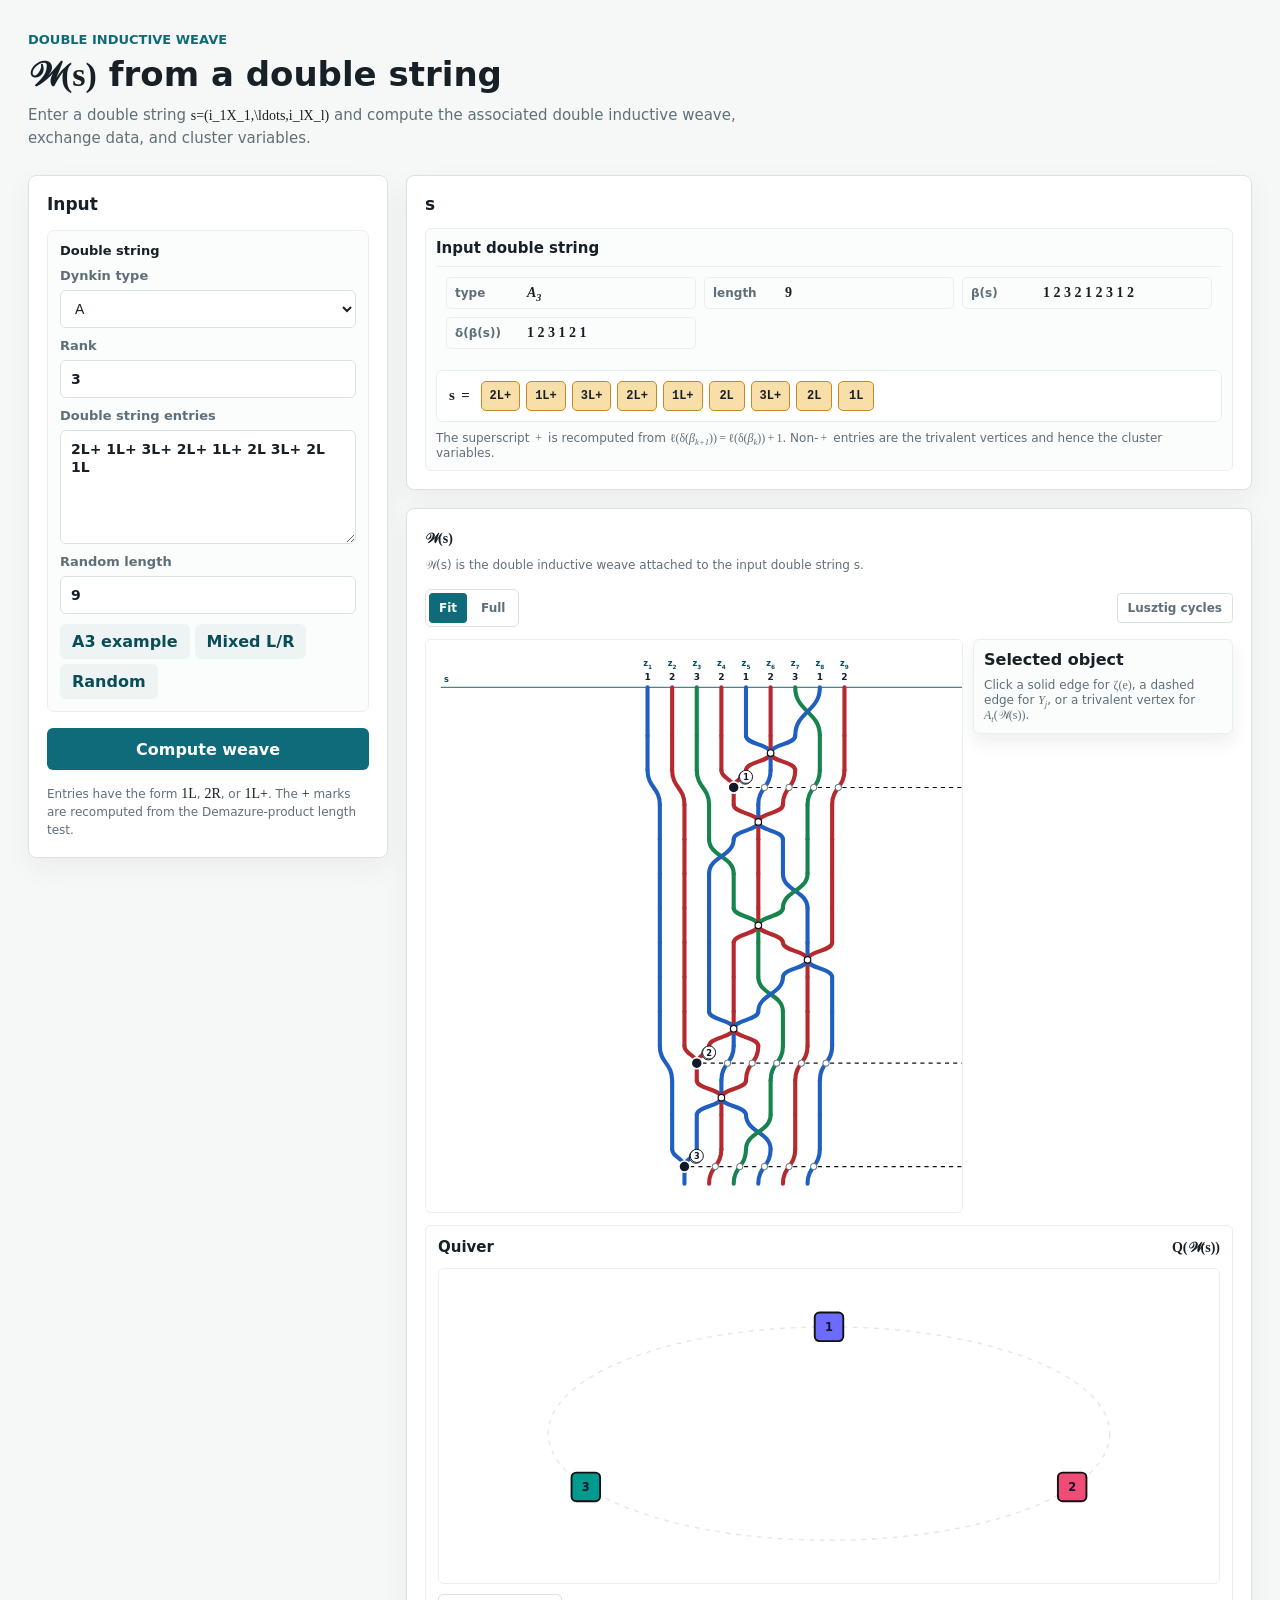
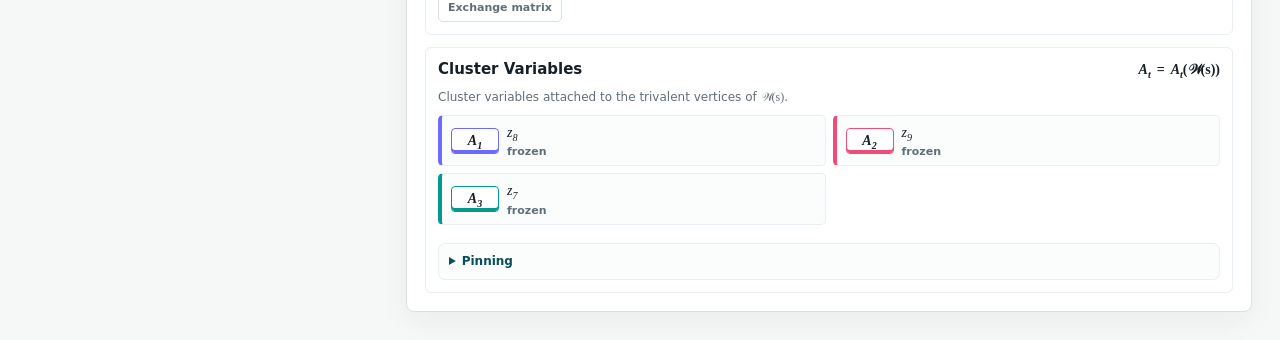
==== commit fac6f8fd: "Add random double string generator" ====
--- a/index.html
+++ b/index.html
@@ -4,7 +4,7 @@
     <meta charset="utf-8">
     <meta name="viewport" content="width=device-width, initial-scale=1">
     <title>Double String Weave</title>
-    <link rel="stylesheet" href="./style.css?v=20260708-double-string-zfull">
+    <link rel="stylesheet" href="./style.css?v=20260708-double-string-random">
   </head>
   <body>
     <main class="app-shell">
@@ -49,9 +49,15 @@
               <textarea id="double-string-input" name="doubleString" rows="5" spellcheck="false"></textarea>
             </label>
 
+            <label class="field">
+              <span>Random length</span>
+              <input id="random-length-input" name="randomLength" type="number" min="1" max="24" step="1" inputmode="numeric" value="9">
+            </label>
+
             <div class="chain-box-move-actions">
               <button type="button" id="example-a-button" class="secondary-button">A3 example</button>
               <button type="button" id="example-mixed-button" class="secondary-button">Mixed L/R</button>
+              <button type="button" id="random-button" class="secondary-button">Random</button>
             </div>
           </section>
 
@@ -67,6 +73,6 @@
       </section>
     </main>
 
-    <script type="module" src="./src/double-string-weave.mjs?v=20260708-double-string-zfull"></script>
+    <script type="module" src="./src/double-string-weave.mjs?v=20260708-double-string-random"></script>
   </body>
 </html>
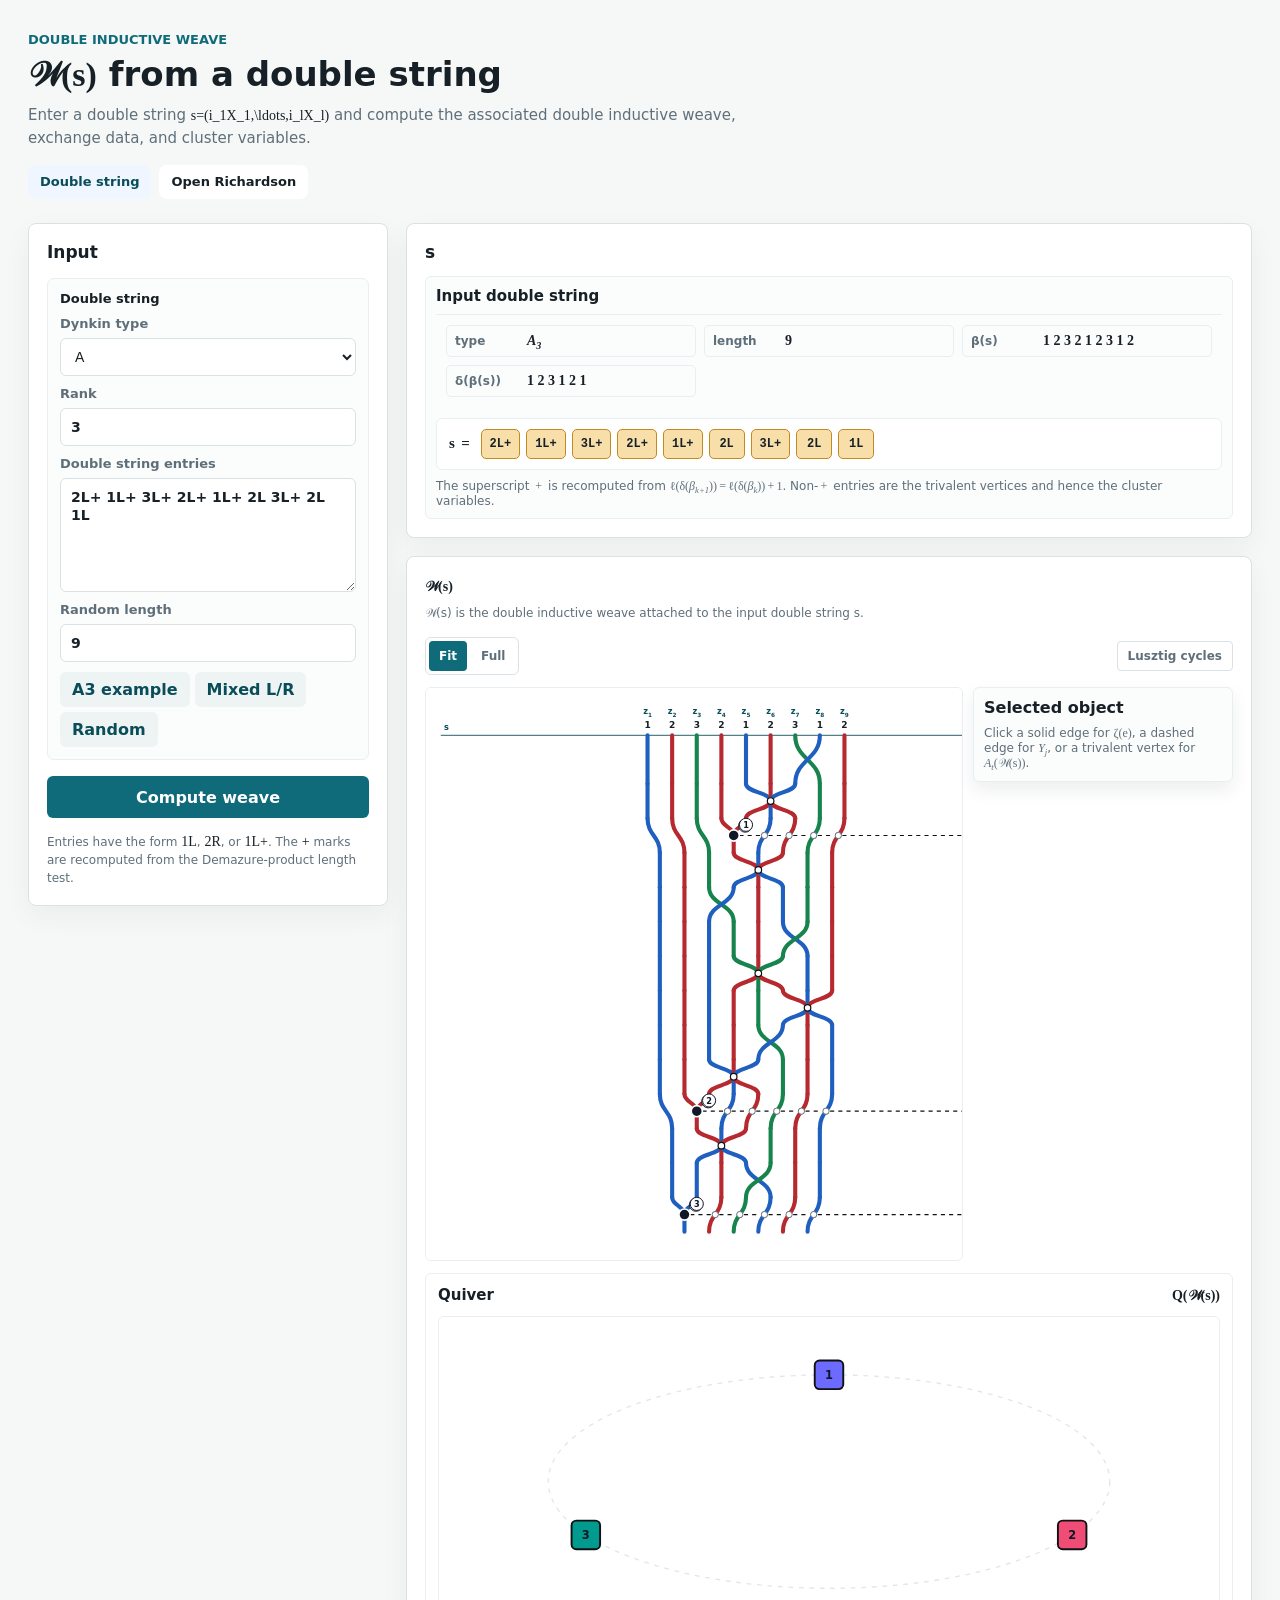
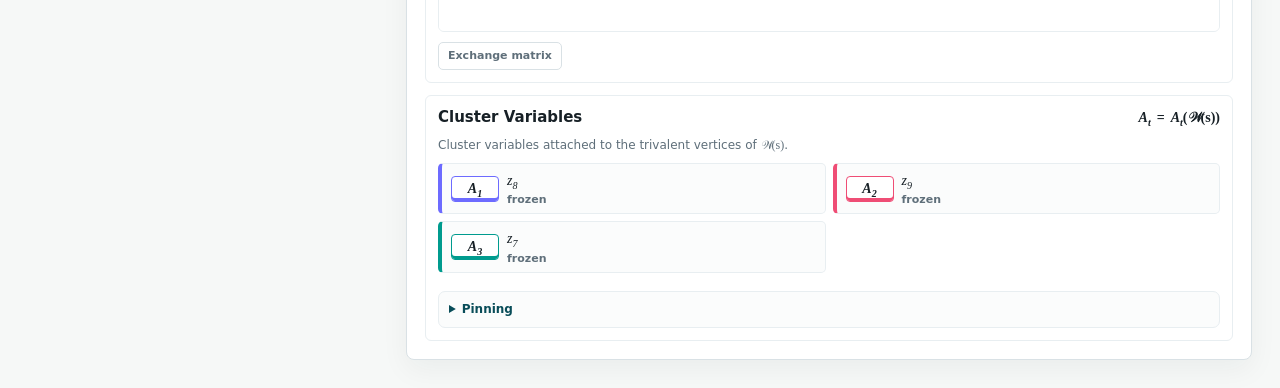
==== commit 5eeee918: "Add open Richardson weave page" ====
--- a/index.html
+++ b/index.html
@@ -15,6 +15,10 @@
           <p class="subtitle">
             Enter a double string <span class="formula">s=(i_1X_1,\ldots,i_lX_l)</span> and compute the associated double inductive weave, exchange data, and cluster variables.
           </p>
+          <nav class="page-nav" aria-label="Visualizer pages">
+            <a class="page-nav-link active" href="./double-string-weave.html">Double string</a>
+            <a class="page-nav-link" href="./open-richardson.html">Open Richardson</a>
+          </nav>
         </div>
       </header>
 
--- a/style.css
+++ b/style.css
@@ -121,6 +121,35 @@
   color: var(--accent);
   text-decoration: underline;
   text-underline-offset: 3px;
+}
+
+.page-nav {
+  display: flex;
+  flex-wrap: wrap;
+  gap: 8px;
+  margin-top: 14px;
+}
+
+.page-nav-link {
+  display: inline-flex;
+  align-items: center;
+  justify-content: center;
+  min-height: 34px;
+  padding: 7px 12px;
+  border: 1px solid var(--border);
+  border-radius: 8px;
+  background: #ffffff;
+  color: var(--text);
+  font-size: 13px;
+  font-weight: 750;
+  text-decoration: none;
+}
+
+.page-nav-link:hover,
+.page-nav-link.active {
+  border-color: var(--accent);
+  color: var(--accent-strong);
+  background: #eff6ff;
 }
 
 .workspace {
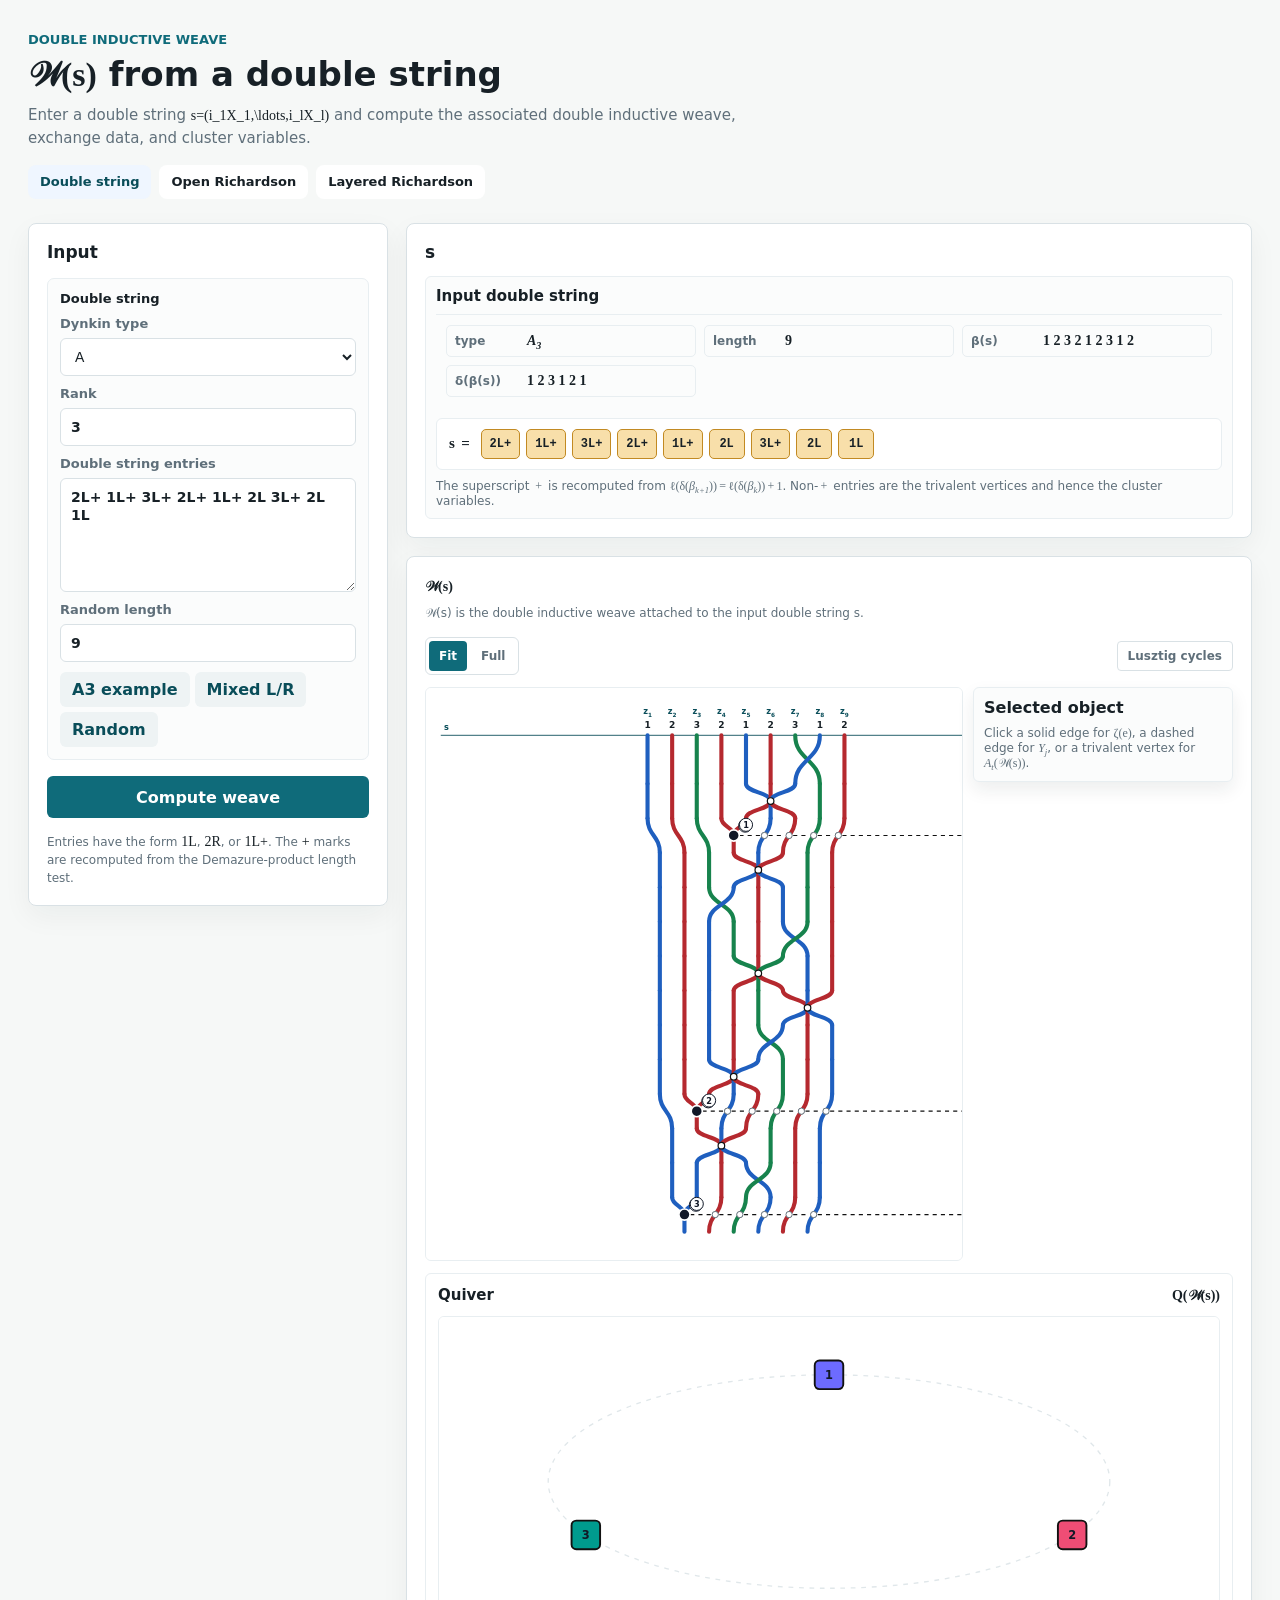
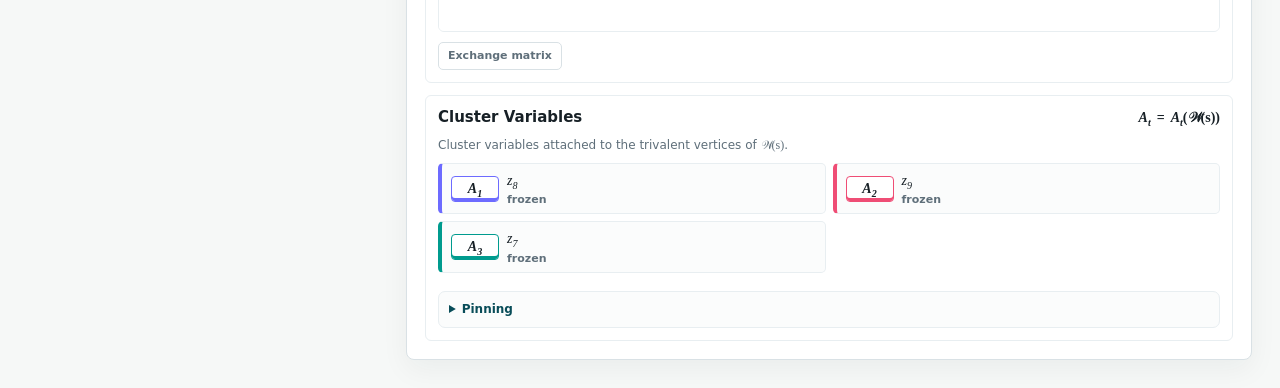
==== commit 187e60bc: "Add layered Richardson weave visualizer" ====
--- a/index.html
+++ b/index.html
@@ -18,6 +18,7 @@
           <nav class="page-nav" aria-label="Visualizer pages">
             <a class="page-nav-link active" href="./double-string-weave.html">Double string</a>
             <a class="page-nav-link" href="./open-richardson.html">Open Richardson</a>
+            <a class="page-nav-link" href="./richardson-layered.html">Layered Richardson</a>
           </nav>
         </div>
       </header>
--- a/style.css
+++ b/style.css
@@ -2800,6 +2800,53 @@
   stroke-linejoin: round;
 }
 
+.weave-layer-band {
+  fill: rgba(15, 107, 122, 0.045);
+  stroke: rgba(15, 107, 122, 0.18);
+  stroke-width: 1;
+  pointer-events: none;
+}
+
+.weave-layer-band.case1 {
+  fill: rgba(37, 99, 235, 0.045);
+  stroke: rgba(37, 99, 235, 0.2);
+}
+
+.weave-layer-band.case2 {
+  fill: rgba(220, 38, 38, 0.045);
+  stroke: rgba(220, 38, 38, 0.2);
+}
+
+.weave-layer-band.active {
+  fill: rgba(15, 107, 122, 0.09);
+  stroke: rgba(15, 107, 122, 0.45);
+  stroke-width: 1.5;
+}
+
+.weave-layer-band.empty {
+  fill: rgba(148, 163, 184, 0.055);
+  stroke-dasharray: 4 4;
+}
+
+.weave-layer-band-label {
+  font-size: 9px;
+  fill: #53636f;
+  font-weight: 850;
+  pointer-events: none;
+}
+
+.weave-layer-band-label.case1 {
+  fill: #2457b8;
+}
+
+.weave-layer-band-label.case2 {
+  fill: #b5292f;
+}
+
+.weave-layer-band-label.active {
+  fill: var(--accent-strong);
+}
+
 .weave-dashed-ray {
   stroke: #111;
   stroke-width: 1.4;
@@ -4151,3 +4198,302 @@
     justify-self: start;
   }
 }
+
+.layered-workspace {
+  grid-template-columns: minmax(280px, 360px) minmax(0, 1fr);
+}
+
+.layered-slider-field input[type="range"] {
+  padding: 0;
+}
+
+.layer-output {
+  justify-self: start;
+  min-width: 54px;
+  border: 1px solid var(--soft-line);
+  border-radius: 6px;
+  background: #fff;
+  color: var(--accent-strong);
+  font-size: 12px;
+  font-weight: 850;
+  padding: 4px 8px;
+}
+
+.layered-richardson-view {
+  display: grid;
+  gap: 18px;
+}
+
+.layered-top-grid {
+  display: grid;
+  grid-template-columns: minmax(300px, 0.72fr) minmax(0, 1.28fr);
+  gap: 18px;
+  align-items: start;
+}
+
+.layered-facts-card,
+.layered-visual-card,
+.layered-main-weave-card {
+  padding: 16px;
+}
+
+.layered-visual-card {
+  display: grid;
+  gap: 16px;
+}
+
+.layered-panel-head {
+  display: flex;
+  flex-wrap: wrap;
+  align-items: baseline;
+  justify-content: space-between;
+  gap: 10px;
+  margin-bottom: 8px;
+}
+
+.layered-panel-head h3,
+.layered-double-string h3 {
+  margin: 0;
+  color: var(--ink);
+  font-size: 13px;
+  font-weight: 850;
+}
+
+.layered-weak-wrap,
+.layered-stack-wrap,
+.layered-double-string {
+  min-width: 0;
+  border: 1px solid var(--soft-line);
+  border-radius: 8px;
+  background: #fbfcfc;
+  padding: 12px;
+}
+
+.layered-facts-card {
+  display: grid;
+  gap: 12px;
+}
+
+.layered-data-section {
+  display: grid;
+  gap: 7px;
+}
+
+.layered-data-section h3 {
+  margin: 0;
+  color: var(--ink);
+  font-size: 13px;
+  font-weight: 850;
+}
+
+.layered-facts-card .layered-data-grid {
+  grid-template-columns: minmax(0, 1fr);
+  gap: 7px;
+  border-top: 0;
+  padding: 0;
+}
+
+.layered-facts-card .ric-data-row {
+  grid-template-columns: minmax(78px, 0.38fr) minmax(0, 1fr);
+  align-items: start;
+  min-height: 0;
+  padding: 7px 9px;
+}
+
+.layered-facts-card .ric-data-key {
+  line-height: 1.25;
+}
+
+.layered-facts-card .ric-data-value {
+  display: block;
+  min-width: 0;
+  line-height: 1.25;
+  white-space: normal;
+  word-break: break-word;
+}
+
+.layered-data-details {
+  border-top: 1px solid var(--soft-line);
+  padding-top: 8px;
+}
+
+.layered-data-details summary {
+  cursor: pointer;
+  color: var(--accent-strong);
+  font-size: 12px;
+  font-weight: 850;
+}
+
+.layered-data-details .layered-data-grid {
+  margin-top: 8px;
+}
+
+.layered-weak-svg {
+  display: block;
+  width: 100%;
+  min-height: 220px;
+  border: 1px solid var(--soft-line);
+  border-radius: 8px;
+  background: #fff;
+}
+
+.layered-weak-edge {
+  stroke: #c8d3d8;
+  stroke-width: 1.4;
+}
+
+.layered-weak-edge.path-edge {
+  stroke-width: 3.4;
+}
+
+.layered-weak-edge.case1 {
+  stroke: #2563eb;
+}
+
+.layered-weak-edge.case2 {
+  stroke: #dc2626;
+}
+
+.layered-edge-label {
+  font-size: 11px;
+  font-weight: 850;
+  text-anchor: middle;
+}
+
+.layered-edge-label.case1 {
+  fill: #1d4ed8;
+}
+
+.layered-edge-label.case2 {
+  fill: #b91c1c;
+}
+
+.layered-weak-node {
+  fill: #fff;
+  stroke: #9aaab2;
+  stroke-width: 1.5;
+}
+
+.layered-weak-node-group.on-path .layered-weak-node {
+  stroke: var(--accent-strong);
+  stroke-width: 2.4;
+}
+
+.layered-weak-node-group.active .layered-weak-node {
+  fill: var(--accent-soft);
+  stroke: var(--accent);
+  stroke-width: 4;
+}
+
+.layered-weak-label {
+  fill: var(--ink);
+  font-size: 12px;
+  font-weight: 850;
+  text-anchor: middle;
+}
+
+.layered-stack {
+  display: grid;
+  grid-template-columns: repeat(auto-fit, minmax(138px, 1fr));
+  gap: 9px;
+}
+
+.layer-card {
+  display: grid;
+  gap: 4px;
+  min-width: 0;
+  min-height: 96px;
+  border: 1px solid var(--line);
+  border-left-width: 5px;
+  border-radius: 7px;
+  background: #fff;
+  color: var(--ink);
+  cursor: pointer;
+  padding: 9px 10px;
+  text-align: left;
+}
+
+.layer-card.base {
+  border-left-color: var(--accent);
+}
+
+.layer-card.case1 {
+  border-left-color: #2563eb;
+}
+
+.layer-card.case2 {
+  border-left-color: #dc2626;
+}
+
+.layer-card:hover,
+.layer-card.active {
+  border-color: var(--accent);
+  box-shadow: 0 0 0 3px rgba(15, 107, 122, 0.13);
+}
+
+.layer-card-kicker {
+  color: var(--muted);
+  font-size: 11px;
+  font-weight: 850;
+  text-transform: uppercase;
+}
+
+.layer-card strong {
+  font-size: 13px;
+}
+
+.layer-card span {
+  min-width: 0;
+  overflow-wrap: anywhere;
+  font-size: 12px;
+}
+
+.layer-card-pair {
+  color: var(--muted);
+  font-family: ui-monospace, SFMono-Regular, Menlo, Consolas, monospace;
+}
+
+.layered-double-string {
+  display: grid;
+  gap: 9px;
+}
+
+.layered-seed-panels {
+  display: grid;
+  grid-template-columns: minmax(0, 1fr);
+  gap: 14px;
+  margin-top: 14px;
+}
+
+.layered-edge-variable-panel .edge-label-viewer {
+  margin-top: 10px;
+}
+
+.layered-seed-panels .quiver-answer-panel,
+.layered-seed-panels .cluster-answer-panel {
+  min-width: 0;
+}
+
+.layered-seed-panels .cluster-answer-list {
+  grid-template-columns: minmax(0, 1fr);
+}
+
+@media (max-width: 980px) {
+  .layered-top-grid {
+    grid-template-columns: 1fr;
+  }
+
+  .layered-seed-panels {
+    grid-template-columns: 1fr;
+  }
+}
+
+@media (max-width: 760px) {
+  .layered-workspace {
+    grid-template-columns: 1fr;
+  }
+
+  .layered-stack {
+    grid-template-columns: 1fr;
+  }
+}
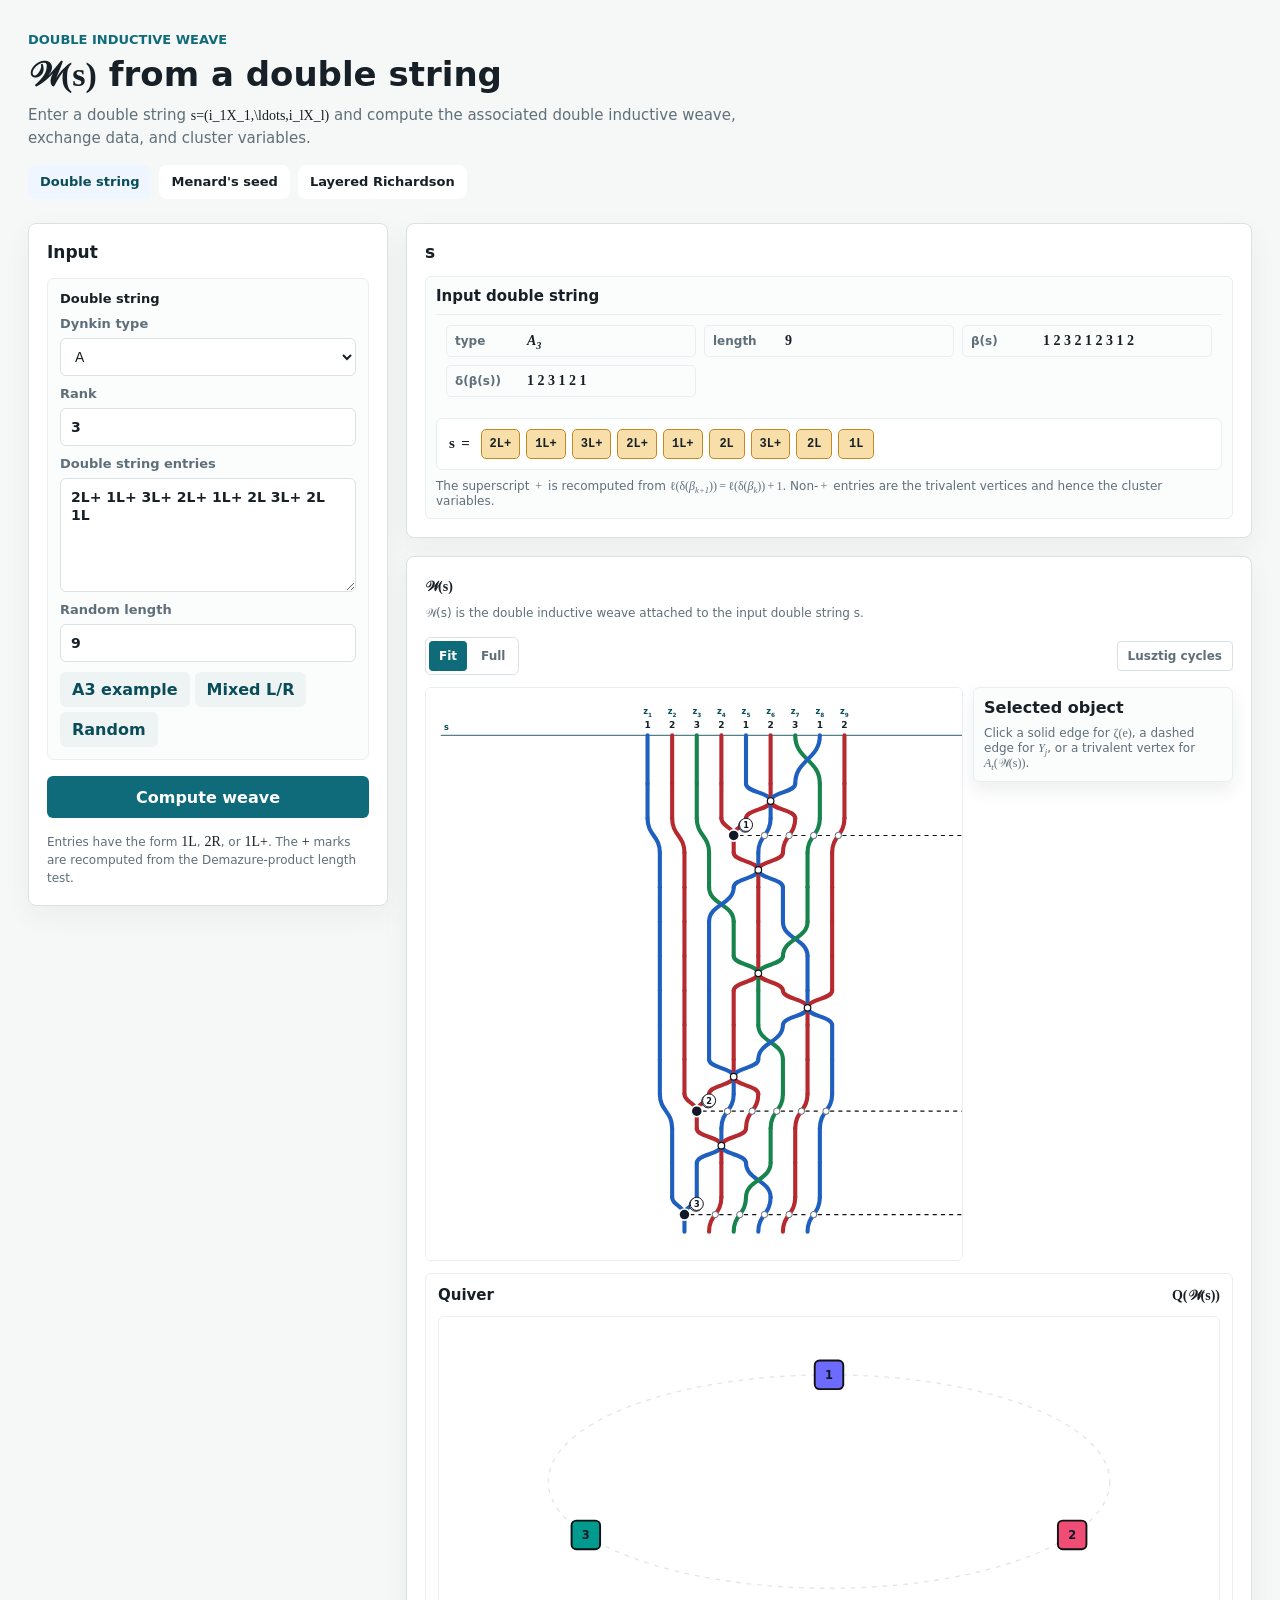
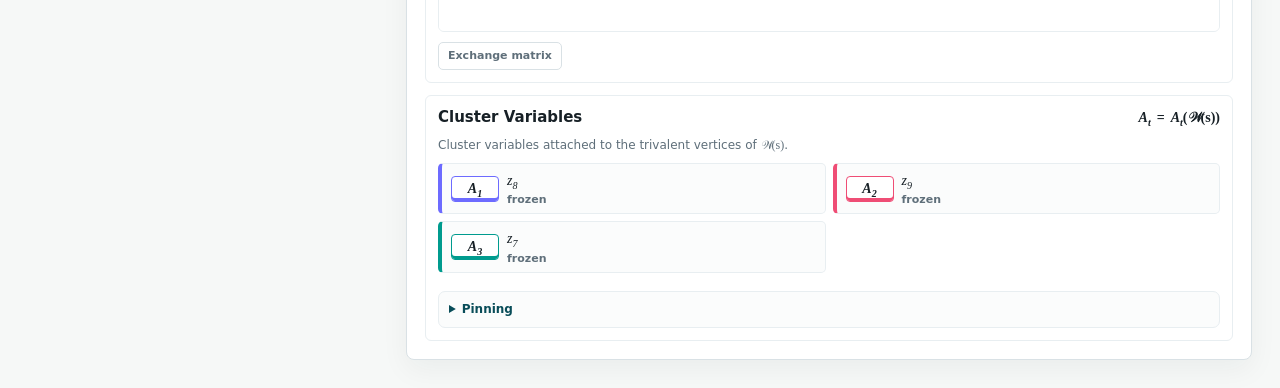
==== commit 0e98919a: "Update layered Richardson visualizer" ====
--- a/index.html
+++ b/index.html
@@ -17,7 +17,7 @@
           </p>
           <nav class="page-nav" aria-label="Visualizer pages">
             <a class="page-nav-link active" href="./double-string-weave.html">Double string</a>
-            <a class="page-nav-link" href="./open-richardson.html">Open Richardson</a>
+            <a class="page-nav-link" href="./open-richardson.html">Menard's seed</a>
             <a class="page-nav-link" href="./richardson-layered.html">Layered Richardson</a>
           </nav>
         </div>
--- a/style.css
+++ b/style.css
@@ -4497,3 +4497,263 @@
     grid-template-columns: 1fr;
   }
 }
+
+.gls-workspace {
+  grid-template-columns: minmax(280px, 360px) minmax(0, 1fr);
+}
+
+.gls-quiver-view {
+  display: grid;
+  gap: 16px;
+}
+
+.gls-summary-card,
+.gls-formula-card,
+.gls-table-card,
+.gls-weave-card,
+.gls-mismatch-card {
+  padding: 16px;
+}
+
+.gls-side-grid {
+  display: grid;
+  grid-template-columns: minmax(0, 1fr) minmax(0, 1fr);
+  gap: 16px;
+  align-items: start;
+}
+
+.gls-side-column {
+  display: grid;
+  gap: 14px;
+  min-width: 0;
+}
+
+.gls-side-header {
+  display: grid;
+  gap: 4px;
+  padding: 0 2px;
+}
+
+.gls-side-header h2 {
+  margin: 0;
+  color: var(--ink);
+  font-size: 18px;
+  font-weight: 900;
+  letter-spacing: 0;
+}
+
+.gls-side-header p {
+  margin: 0;
+  color: var(--muted);
+  font-size: 13px;
+  line-height: 1.4;
+}
+
+.gls-formula-box {
+  display: grid;
+  gap: 7px;
+  border: 1px solid var(--soft-line);
+  border-radius: 8px;
+  background: #fbfcfc;
+  padding: 12px;
+}
+
+.gls-formula-box p {
+  margin: 0;
+  color: var(--muted);
+  font-size: 13px;
+  line-height: 1.45;
+}
+
+.gls-facts-grid {
+  margin-top: 12px;
+}
+
+.gls-match-badge {
+  margin-top: 12px;
+  border-radius: 8px;
+  padding: 10px 12px;
+  font-size: 13px;
+  font-weight: 850;
+}
+
+.gls-match-badge.ok {
+  border: 1px solid rgba(15, 107, 122, 0.25);
+  background: rgba(15, 107, 122, 0.08);
+  color: var(--accent-strong);
+}
+
+.gls-match-badge.bad {
+  border: 1px solid rgba(220, 38, 38, 0.25);
+  background: rgba(220, 38, 38, 0.08);
+  color: #b4232b;
+}
+
+.gls-quiver-grid {
+  display: grid;
+  grid-template-columns: minmax(0, 1fr);
+  gap: 14px;
+}
+
+.gls-side-block,
+.gls-quiver-grid .quiver-answer-panel,
+.gls-side-column .quiver-answer-panel {
+  min-width: 0;
+}
+
+.gls-side-column .quiver-svg {
+  min-width: 620px;
+}
+
+.gls-weave-viewer {
+  margin-top: 10px;
+}
+
+.gls-weave-viewer.edge-label-viewer {
+  grid-template-columns: minmax(0, 1fr);
+}
+
+.gls-weave-viewer .edge-label-viewer-figure {
+  display: block;
+  min-width: 0;
+  overflow: visible;
+}
+
+.gls-weave-viewer .edge-label-viewer-svg {
+  width: 100%;
+  min-width: 0;
+}
+
+.gls-weave-viewer .edge-label-info {
+  position: static;
+  max-height: none;
+}
+
+.reverse-chip-legend {
+  display: flex;
+  flex-wrap: wrap;
+  gap: 8px 14px;
+  align-items: center;
+  margin-top: 10px;
+  color: var(--muted);
+  font-size: 12px;
+  font-weight: 750;
+}
+
+.reverse-chip-legend-item {
+  display: inline-flex;
+  gap: 6px;
+  align-items: center;
+}
+
+.reverse-chip-swatch {
+  width: 13px;
+  height: 13px;
+  border: 1px solid var(--line);
+  border-radius: 4px;
+  background: #edf4ff;
+}
+
+.reverse-chip-swatch.reverse-used {
+  background: #fff4d7;
+  border-color: #e1aa32;
+}
+
+.reverse-chip-swatch.reverse-free {
+  background: #e7f7f1;
+  border-color: #4aa982;
+}
+
+.gls-data-table {
+  width: 100%;
+  border-collapse: separate;
+  border-spacing: 0;
+  overflow: hidden;
+  border: 1px solid var(--soft-line);
+  border-radius: 8px;
+  background: #fff;
+  font-size: 13px;
+}
+
+.gls-data-table th,
+.gls-data-table td {
+  border-bottom: 1px solid var(--soft-line);
+  padding: 8px 10px;
+  text-align: left;
+  vertical-align: top;
+}
+
+.gls-data-table th {
+  background: #f6f8f8;
+  color: var(--ink);
+  font-size: 12px;
+  font-weight: 850;
+}
+
+.gls-data-table tr:last-child td {
+  border-bottom: 0;
+}
+
+.gls-frozen-cell {
+  color: var(--accent-strong);
+  font-weight: 850;
+}
+
+.gls-arrow-details {
+  margin-top: 12px;
+}
+
+.gls-arrow-list {
+  display: grid;
+  gap: 7px;
+  margin-top: 10px;
+}
+
+.gls-arrow-item {
+  display: grid;
+  grid-template-columns: minmax(76px, 0.22fr) minmax(0, 1fr);
+  gap: 10px;
+  align-items: baseline;
+  border: 1px solid var(--soft-line);
+  border-radius: 7px;
+  background: #fff;
+  padding: 8px 10px;
+  color: var(--muted);
+  font-size: 12px;
+}
+
+.gls-arrow-item.deleted {
+  background: #f8fafb;
+  color: #7b8992;
+}
+
+.gls-arrow-item.deleted .formula {
+  text-decoration: line-through;
+}
+
+.gls-mismatch-row {
+  display: grid;
+  grid-template-columns: minmax(180px, 0.34fr) minmax(0, 1fr);
+  gap: 10px;
+  border: 1px solid var(--soft-line);
+  border-radius: 8px;
+  background: #fff;
+  padding: 9px 10px;
+  margin-top: 8px;
+  font-size: 13px;
+}
+
+@media (max-width: 760px) {
+  .gls-workspace {
+    grid-template-columns: 1fr;
+  }
+
+  .gls-side-grid {
+    grid-template-columns: 1fr;
+  }
+
+  .gls-arrow-item,
+  .gls-mismatch-row {
+    grid-template-columns: 1fr;
+  }
+}
